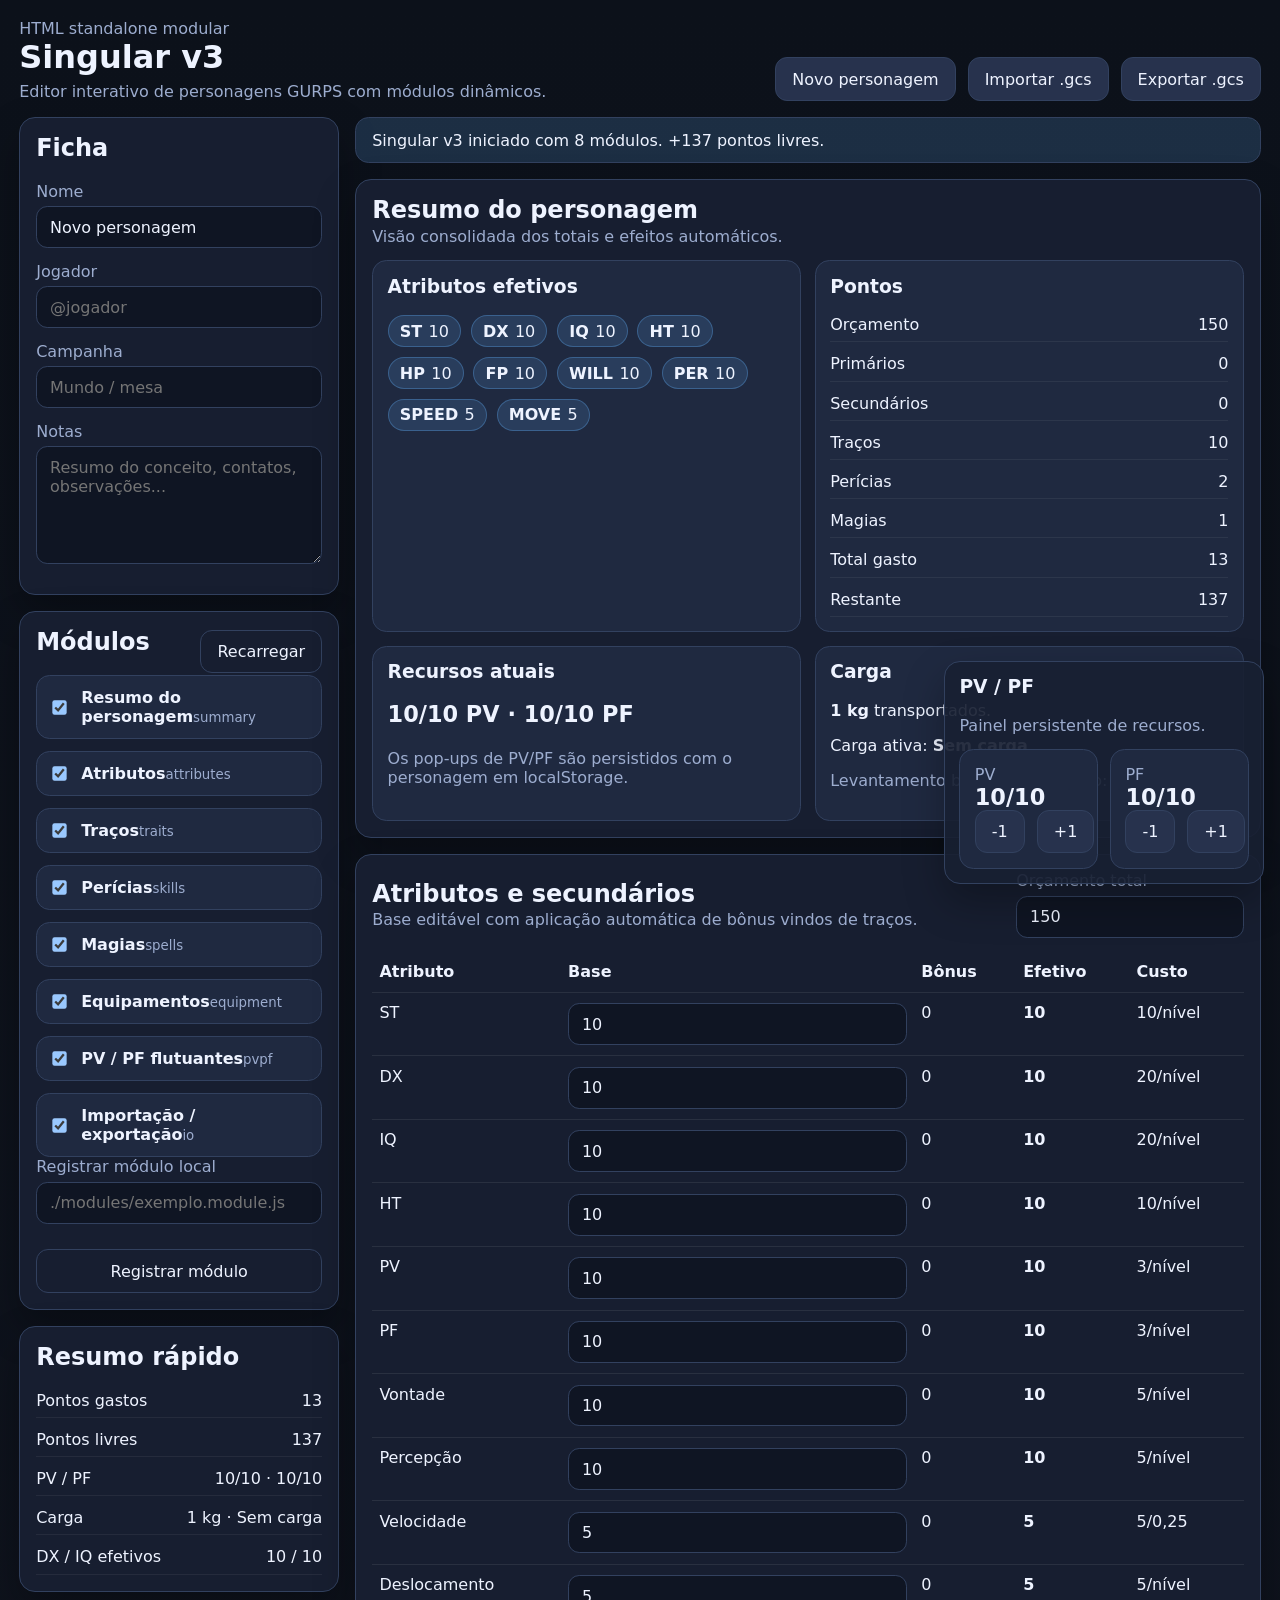
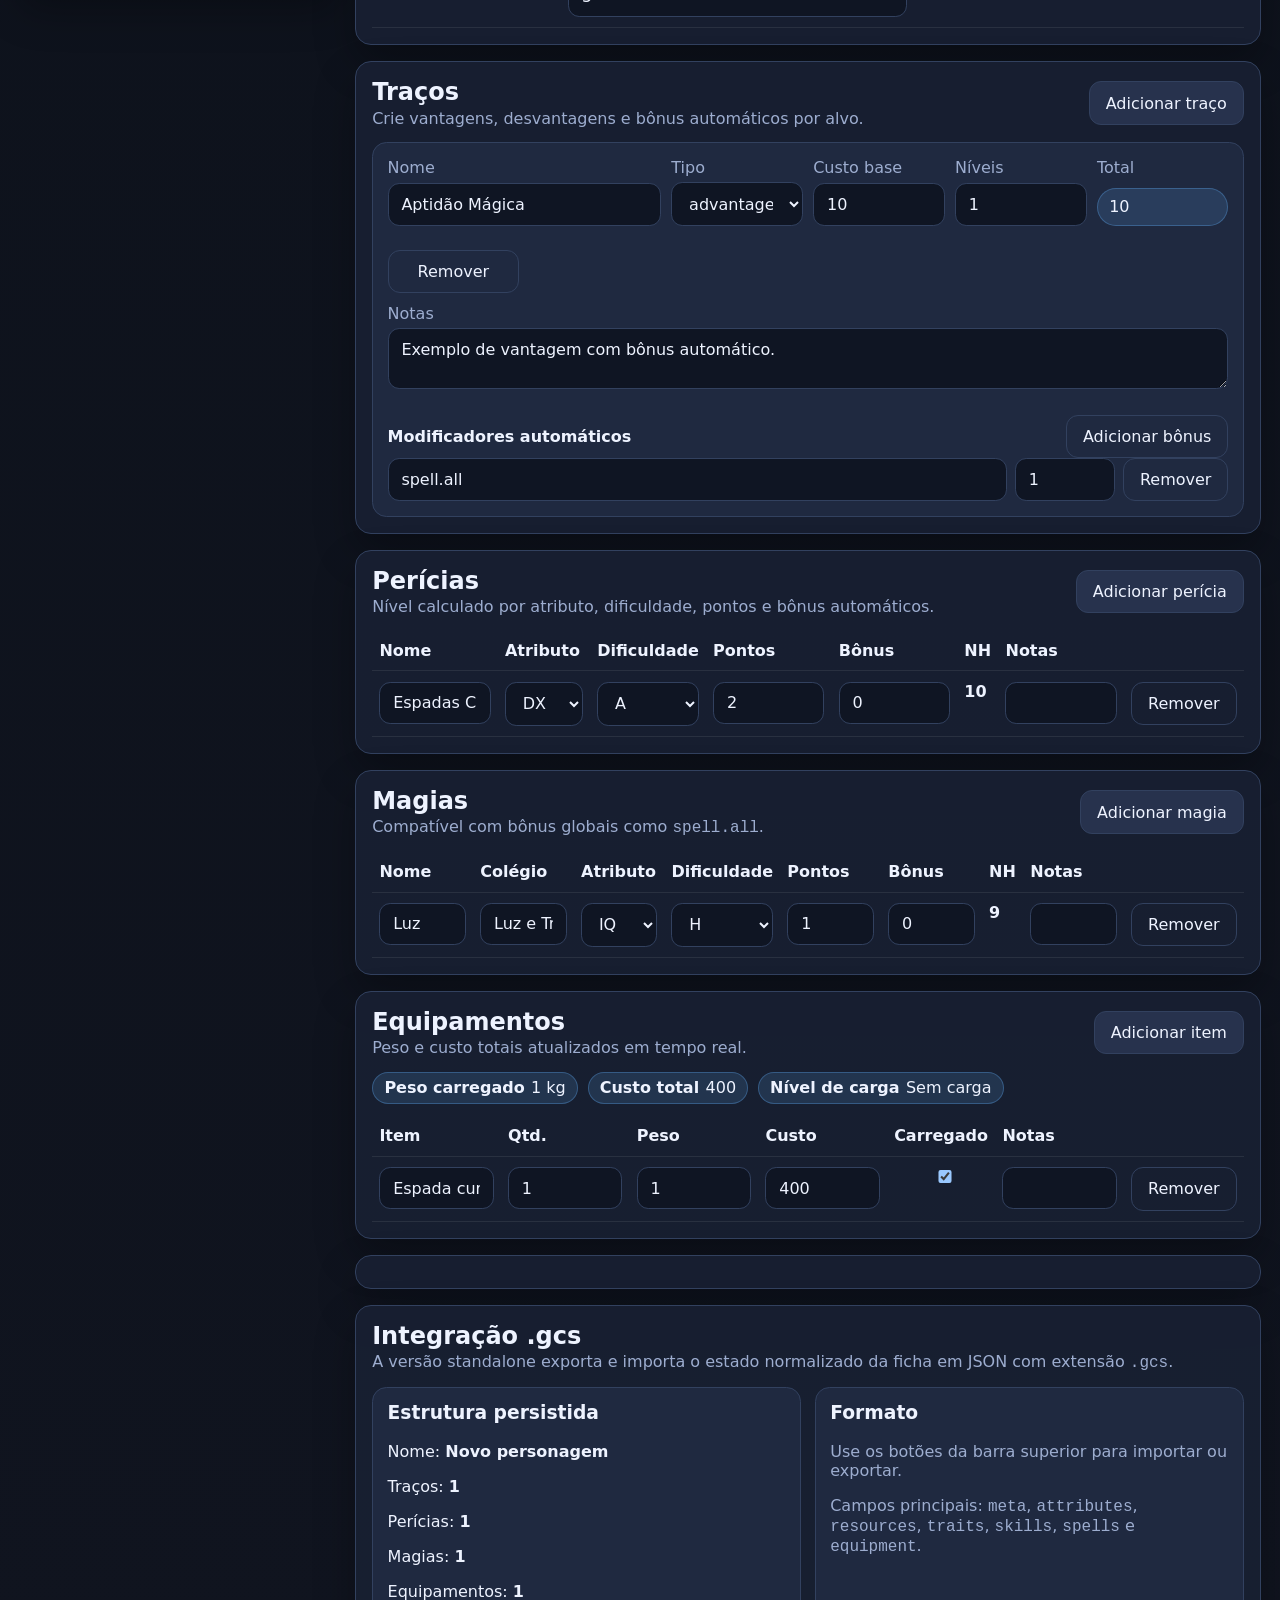
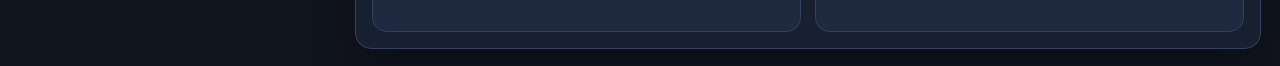
==== index.html @ a855372c "Create modular standalone Singular v3 prototype Co-authored-by: BaHalus <84689433+BaHalus@users.nore" ====
<!DOCTYPE html>
<html lang="pt-BR">
<head>
  <meta charset="UTF-8">
  <meta name="viewport" content="width=device-width, initial-scale=1.0">
  <title>Singular v3</title>
  <link rel="stylesheet" href="./core/styles.css">
</head>
<body>
  <div class="app-shell">
    <header class="topbar">
      <div>
        <p class="eyebrow">HTML standalone modular</p>
        <h1>Singular v3</h1>
        <p class="subtitle">Editor interativo de personagens GURPS com módulos dinâmicos.</p>
      </div>
      <div class="toolbar">
        <button id="new-character-btn" type="button">Novo personagem</button>
        <button id="import-gcs-btn" type="button">Importar .gcs</button>
        <button id="export-gcs-btn" type="button">Exportar .gcs</button>
        <input id="gcs-file-input" type="file" accept=".gcs,.json" hidden>
      </div>
    </header>

    <div class="layout">
      <aside class="sidebar">
        <section class="panel">
          <h2>Ficha</h2>
          <label class="field">
            <span>Nome</span>
            <input id="meta-name" type="text" placeholder="Nome do personagem">
          </label>
          <label class="field">
            <span>Jogador</span>
            <input id="meta-player" type="text" placeholder="@jogador">
          </label>
          <label class="field">
            <span>Campanha</span>
            <input id="meta-campaign" type="text" placeholder="Mundo / mesa">
          </label>
          <label class="field">
            <span>Notas</span>
            <textarea id="meta-notes" rows="5" placeholder="Resumo do conceito, contatos, observações..."></textarea>
          </label>
        </section>

        <section class="panel">
          <div class="panel-heading">
            <h2>Módulos</h2>
            <button id="reload-modules-btn" type="button" class="ghost">Recarregar</button>
          </div>
          <div id="module-list" class="module-list"></div>
          <div class="custom-module-box">
            <label class="field">
              <span>Registrar módulo local</span>
              <input id="custom-module-path" type="text" placeholder="./modules/exemplo.module.js">
            </label>
            <button id="register-module-btn" type="button" class="ghost">Registrar módulo</button>
          </div>
        </section>

        <section class="panel">
          <h2>Resumo rápido</h2>
          <div id="quick-summary" class="quick-summary"></div>
        </section>
      </aside>

      <main class="content">
        <div id="status-banner" class="status-banner" hidden></div>
        <div id="module-host" class="module-host"></div>
      </main>
    </div>
  </div>

  <div id="floating-root"></div>

  <template id="module-card-template">
    <section class="module-card">
      <div class="module-card__body"></div>
    </section>
  </template>

  <script type="module" src="./scripts/bootstrap.js"></script>
</body>
</html>
---- core/styles.css ----
:root {
  color-scheme: dark;
  --bg: #10141f;
  --surface: #182032;
  --surface-alt: #1f2940;
  --surface-soft: #27324d;
  --text: #eef3ff;
  --muted: #9dadcf;
  --accent: #63b3ff;
  --accent-2: #8ef0ba;
  --danger: #ff8080;
  --border: #32415f;
  --shadow: 0 18px 40px rgba(0, 0, 0, 0.28);
}

* { box-sizing: border-box; }

body {
  margin: 0;
  min-height: 100vh;
  font-family: Inter, system-ui, sans-serif;
  background: linear-gradient(180deg, #0c111a 0%, var(--bg) 100%);
  color: var(--text);
}

button,
input,
textarea,
select {
  font: inherit;
}

button {
  border: 1px solid var(--border);
  background: var(--surface-soft);
  color: var(--text);
  border-radius: 0.75rem;
  padding: 0.7rem 1rem;
  cursor: pointer;
}

button:hover { border-color: var(--accent); }
button.ghost { background: transparent; }

input,
textarea,
select {
  width: 100%;
  background: #0f1523;
  color: var(--text);
  border: 1px solid var(--border);
  border-radius: 0.7rem;
  padding: 0.65rem 0.8rem;
}

textarea { resize: vertical; }

.app-shell {
  width: min(1400px, 100%);
  margin: 0 auto;
  padding: 1.2rem;
}

.topbar,
.layout {
  display: grid;
  gap: 1rem;
}

.topbar {
  grid-template-columns: minmax(0, 1fr) auto;
  align-items: end;
  margin-bottom: 1rem;
}

.eyebrow,
.subtitle {
  margin: 0;
  color: var(--muted);
}

h1, h2, h3, p { margin-top: 0; }
h1 { margin-bottom: 0.35rem; }

.toolbar {
  display: flex;
  flex-wrap: wrap;
  gap: 0.75rem;
  justify-content: flex-end;
}

.layout {
  grid-template-columns: minmax(280px, 320px) minmax(0, 1fr);
  align-items: start;
}

.sidebar,
.content,
.module-host {
  display: grid;
  gap: 1rem;
}

.panel,
.module-card,
.floating-card {
  background: rgba(24, 32, 50, 0.92);
  border: 1px solid var(--border);
  border-radius: 1rem;
  box-shadow: var(--shadow);
}

.panel,
.module-card__body {
  padding: 1rem;
}

.panel-heading,
.module-header,
.inline-toolbar,
.resource-controls {
  display: flex;
  gap: 0.75rem;
  justify-content: space-between;
  align-items: center;
}

.field {
  display: grid;
  gap: 0.35rem;
  margin-bottom: 0.85rem;
}

.field span,
.module-item small,
.hint {
  color: var(--muted);
}

.module-list,
.custom-module-box,
.quick-summary dl,
.resource-grid,
.entry-list {
  display: grid;
  gap: 0.75rem;
}

.module-item {
  display: flex;
  gap: 0.75rem;
  align-items: center;
  background: var(--surface-alt);
  border: 1px solid var(--border);
  border-radius: 0.85rem;
  padding: 0.75rem;
}

.module-item input {
  width: auto;
  transform: scale(1.1);
}

.quick-summary dl,
.quick-summary div {
  margin: 0;
}

.quick-summary div {
  display: flex;
  justify-content: space-between;
  gap: 0.75rem;
  border-bottom: 1px solid rgba(255,255,255,0.06);
  padding-bottom: 0.45rem;
}

.status-banner {
  padding: 0.8rem 1rem;
  border-radius: 0.85rem;
  border: 1px solid var(--border);
  background: rgba(99, 179, 255, 0.18);
}

.status-banner[data-type="error"] {
  background: rgba(255, 128, 128, 0.18);
  border-color: rgba(255, 128, 128, 0.55);
}

.module-header {
  margin-bottom: 0.9rem;
}

.module-header h2 {
  margin-bottom: 0.15rem;
}

.module-grid {
  display: grid;
  gap: 0.85rem;
}

.module-grid.cols-2 {
  grid-template-columns: repeat(2, minmax(0, 1fr));
}

.table-grid {
  width: 100%;
  border-collapse: collapse;
}

.table-grid th,
.table-grid td {
  text-align: left;
  padding: 0.65rem 0.45rem;
  border-bottom: 1px solid rgba(255,255,255,0.08);
  vertical-align: top;
}

.table-grid input,
.table-grid select {
  min-width: 72px;
}

.entry-card {
  background: var(--surface-alt);
  border: 1px solid var(--border);
  border-radius: 0.9rem;
  padding: 0.9rem;
}

.entry-card__grid {
  display: grid;
  gap: 0.65rem;
  grid-template-columns: repeat(6, minmax(0, 1fr));
}

.entry-card__grid .wide {
  grid-column: span 2;
}

.entry-card__grid .full {
  grid-column: 1 / -1;
}

.modifier-list {
  display: grid;
  gap: 0.5rem;
}

.modifier-row {
  display: grid;
  gap: 0.5rem;
  grid-template-columns: 1.5fr 100px auto;
}

.stat-pill {
  display: inline-flex;
  align-items: center;
  gap: 0.4rem;
  padding: 0.35rem 0.7rem;
  border-radius: 999px;
  background: rgba(99, 179, 255, 0.15);
  border: 1px solid rgba(99, 179, 255, 0.3);
}

.pill-row {
  display: flex;
  flex-wrap: wrap;
  gap: 0.6rem;
}

#floating-root {
  position: fixed;
  right: 1rem;
  bottom: 1rem;
  display: grid;
  gap: 0.75rem;
  z-index: 30;
}

.floating-card {
  width: min(320px, calc(100vw - 2rem));
  padding: 0.9rem;
}

.resource-grid {
  grid-template-columns: repeat(2, minmax(0, 1fr));
}

.resource-value {
  font-size: 1.4rem;
  font-weight: 700;
}

.resource-controls button {
  flex: 1;
}

.mono {
  font-family: ui-monospace, SFMono-Regular, monospace;
}

.danger {
  color: var(--danger);
}

@media (max-width: 980px) {
  .layout,
  .topbar,
  .module-grid.cols-2,
  .entry-card__grid,
  .resource-grid {
    grid-template-columns: 1fr;
  }

  .toolbar {
    justify-content: stretch;
  }

  .toolbar button {
    flex: 1 1 auto;
  }

  .entry-card__grid .wide,
  .entry-card__grid .full {
    grid-column: auto;
  }
}
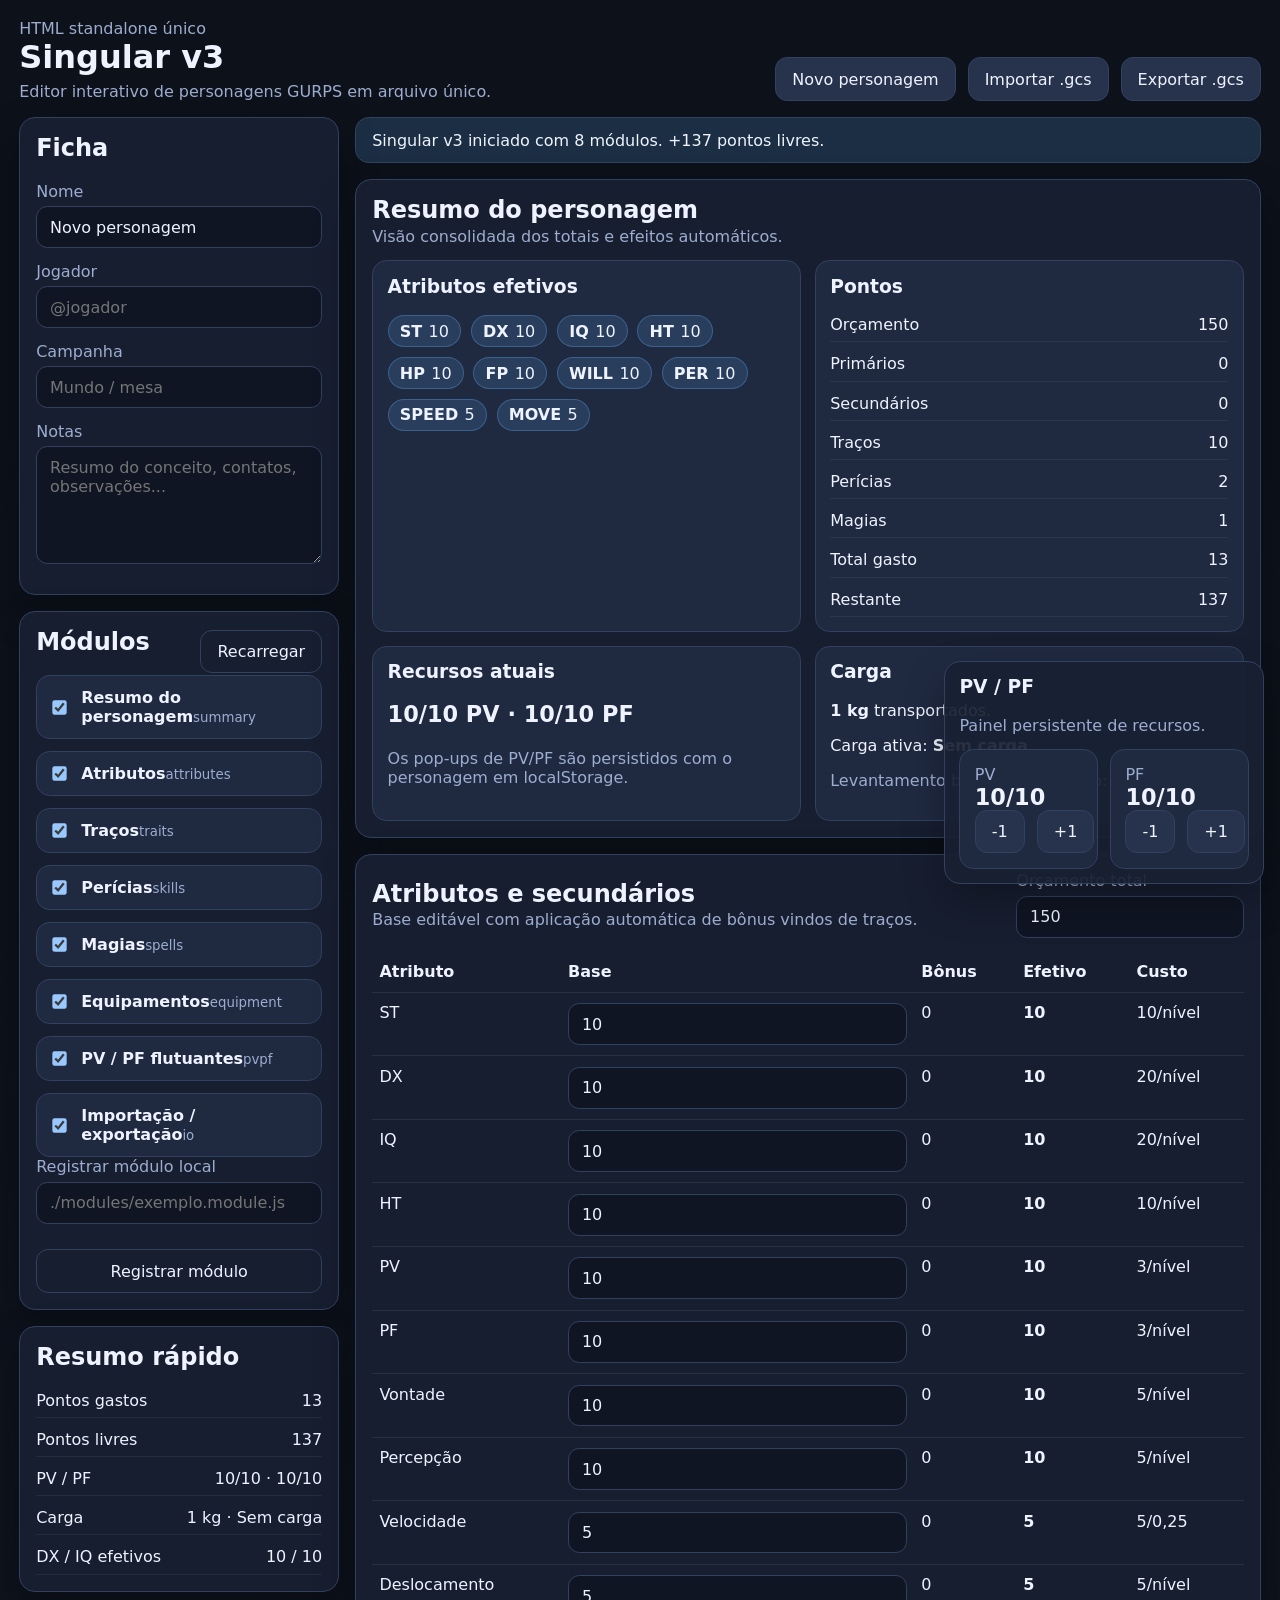
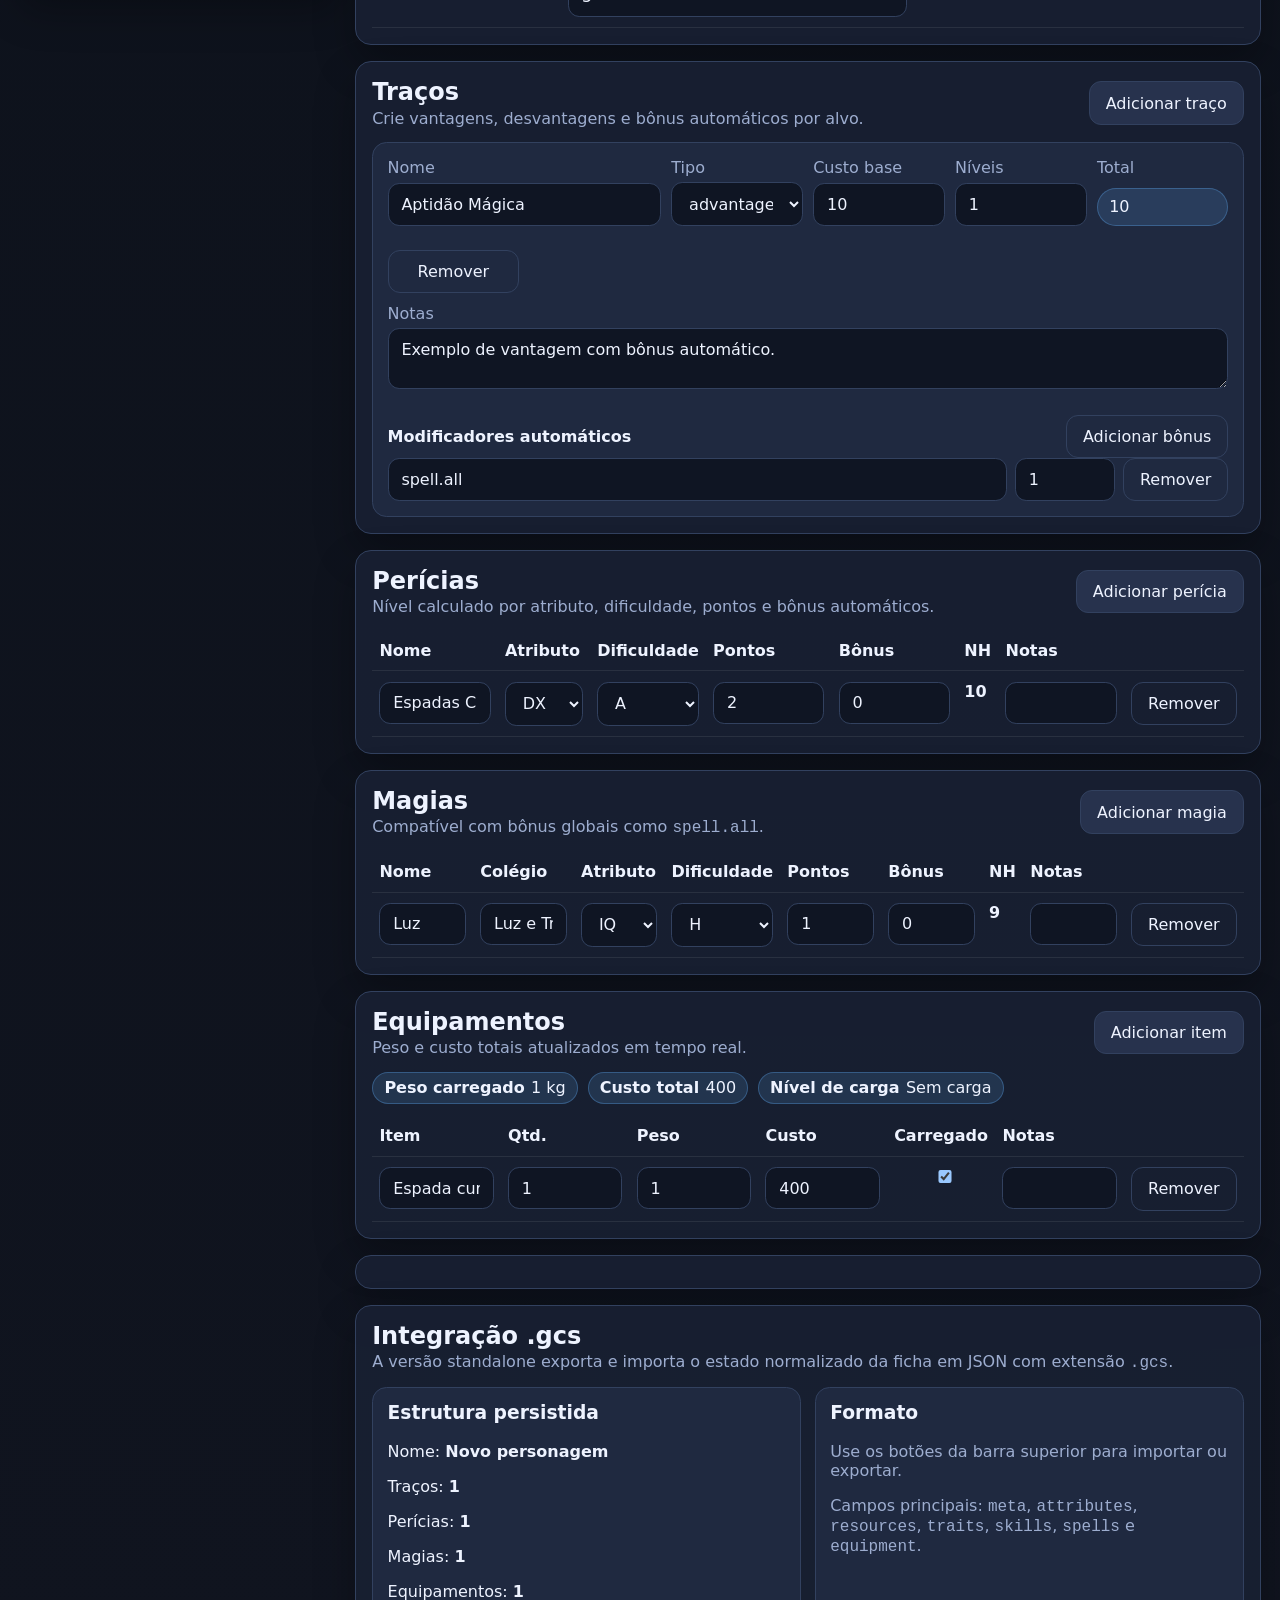
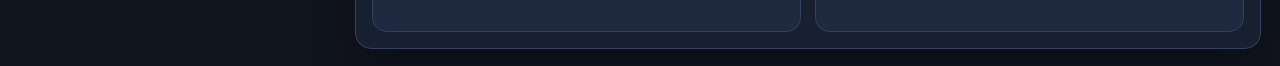
==== commit d9adace2: "feat: make single-file html the primary entry Co-authored-by: BaHalus <84689433+BaHalus@users.norepl" ====
--- a/index.html
+++ b/index.html
@@ -4,15 +4,345 @@
   <meta charset="UTF-8">
   <meta name="viewport" content="width=device-width, initial-scale=1.0">
   <title>Singular v3</title>
-  <link rel="stylesheet" href="./core/styles.css">
+  <style>
+:root {
+  color-scheme: dark;
+  --bg: #10141f;
+  --surface: #182032;
+  --surface-alt: #1f2940;
+  --surface-soft: #27324d;
+  --text: #eef3ff;
+  --muted: #9dadcf;
+  --accent: #63b3ff;
+  --accent-2: #8ef0ba;
+  --danger: #ff8080;
+  --border: #32415f;
+  --shadow: 0 18px 40px rgba(0, 0, 0, 0.28);
+}
+
+* { box-sizing: border-box; }
+
+body {
+  margin: 0;
+  min-height: 100vh;
+  font-family: Inter, system-ui, sans-serif;
+  background: linear-gradient(180deg, #0c111a 0%, var(--bg) 100%);
+  color: var(--text);
+}
+
+button,
+input,
+textarea,
+select {
+  font: inherit;
+}
+
+button {
+  border: 1px solid var(--border);
+  background: var(--surface-soft);
+  color: var(--text);
+  border-radius: 0.75rem;
+  padding: 0.7rem 1rem;
+  cursor: pointer;
+}
+
+button:hover { border-color: var(--accent); }
+button.ghost { background: transparent; }
+
+input,
+textarea,
+select {
+  width: 100%;
+  background: #0f1523;
+  color: var(--text);
+  border: 1px solid var(--border);
+  border-radius: 0.7rem;
+  padding: 0.65rem 0.8rem;
+}
+
+textarea { resize: vertical; }
+
+.app-shell {
+  width: min(1400px, 100%);
+  margin: 0 auto;
+  padding: 1.2rem;
+}
+
+.topbar,
+.layout {
+  display: grid;
+  gap: 1rem;
+}
+
+.topbar {
+  grid-template-columns: minmax(0, 1fr) auto;
+  align-items: end;
+  margin-bottom: 1rem;
+}
+
+.eyebrow,
+.subtitle {
+  margin: 0;
+  color: var(--muted);
+}
+
+h1, h2, h3, p { margin-top: 0; }
+h1 { margin-bottom: 0.35rem; }
+
+.toolbar {
+  display: flex;
+  flex-wrap: wrap;
+  gap: 0.75rem;
+  justify-content: flex-end;
+}
+
+.layout {
+  grid-template-columns: minmax(280px, 320px) minmax(0, 1fr);
+  align-items: start;
+}
+
+.sidebar,
+.content,
+.module-host {
+  display: grid;
+  gap: 1rem;
+}
+
+.panel,
+.module-card,
+.floating-card {
+  background: rgba(24, 32, 50, 0.92);
+  border: 1px solid var(--border);
+  border-radius: 1rem;
+  box-shadow: var(--shadow);
+}
+
+.panel,
+.module-card__body {
+  padding: 1rem;
+}
+
+.panel-heading,
+.module-header,
+.inline-toolbar,
+.resource-controls {
+  display: flex;
+  gap: 0.75rem;
+  justify-content: space-between;
+  align-items: center;
+}
+
+.field {
+  display: grid;
+  gap: 0.35rem;
+  margin-bottom: 0.85rem;
+}
+
+.field span,
+.module-item small,
+.hint {
+  color: var(--muted);
+}
+
+.module-list,
+.custom-module-box,
+.quick-summary dl,
+.resource-grid,
+.entry-list {
+  display: grid;
+  gap: 0.75rem;
+}
+
+.module-item {
+  display: flex;
+  gap: 0.75rem;
+  align-items: center;
+  background: var(--surface-alt);
+  border: 1px solid var(--border);
+  border-radius: 0.85rem;
+  padding: 0.75rem;
+}
+
+.module-item input {
+  width: auto;
+  transform: scale(1.1);
+}
+
+.quick-summary dl,
+.quick-summary div {
+  margin: 0;
+}
+
+.quick-summary div {
+  display: flex;
+  justify-content: space-between;
+  gap: 0.75rem;
+  border-bottom: 1px solid rgba(255,255,255,0.06);
+  padding-bottom: 0.45rem;
+}
+
+.status-banner {
+  padding: 0.8rem 1rem;
+  border-radius: 0.85rem;
+  border: 1px solid var(--border);
+  background: rgba(99, 179, 255, 0.18);
+}
+
+.status-banner[data-type="error"] {
+  background: rgba(255, 128, 128, 0.18);
+  border-color: rgba(255, 128, 128, 0.55);
+}
+
+.module-header {
+  margin-bottom: 0.9rem;
+}
+
+.module-header h2 {
+  margin-bottom: 0.15rem;
+}
+
+.module-grid {
+  display: grid;
+  gap: 0.85rem;
+}
+
+.module-grid.cols-2 {
+  grid-template-columns: repeat(2, minmax(0, 1fr));
+}
+
+.table-grid {
+  width: 100%;
+  border-collapse: collapse;
+}
+
+.table-grid th,
+.table-grid td {
+  text-align: left;
+  padding: 0.65rem 0.45rem;
+  border-bottom: 1px solid rgba(255,255,255,0.08);
+  vertical-align: top;
+}
+
+.table-grid input,
+.table-grid select {
+  min-width: 72px;
+}
+
+.entry-card {
+  background: var(--surface-alt);
+  border: 1px solid var(--border);
+  border-radius: 0.9rem;
+  padding: 0.9rem;
+}
+
+.entry-card__grid {
+  display: grid;
+  gap: 0.65rem;
+  grid-template-columns: repeat(6, minmax(0, 1fr));
+}
+
+.entry-card__grid .wide {
+  grid-column: span 2;
+}
+
+.entry-card__grid .full {
+  grid-column: 1 / -1;
+}
+
+.modifier-list {
+  display: grid;
+  gap: 0.5rem;
+}
+
+.modifier-row {
+  display: grid;
+  gap: 0.5rem;
+  grid-template-columns: 1.5fr 100px auto;
+}
+
+.stat-pill {
+  display: inline-flex;
+  align-items: center;
+  gap: 0.4rem;
+  padding: 0.35rem 0.7rem;
+  border-radius: 999px;
+  background: rgba(99, 179, 255, 0.15);
+  border: 1px solid rgba(99, 179, 255, 0.3);
+}
+
+.pill-row {
+  display: flex;
+  flex-wrap: wrap;
+  gap: 0.6rem;
+}
+
+#floating-root {
+  position: fixed;
+  right: 1rem;
+  bottom: 1rem;
+  display: grid;
+  gap: 0.75rem;
+  z-index: 30;
+}
+
+.floating-card {
+  width: min(320px, calc(100vw - 2rem));
+  padding: 0.9rem;
+}
+
+.resource-grid {
+  grid-template-columns: repeat(2, minmax(0, 1fr));
+}
+
+.resource-value {
+  font-size: 1.4rem;
+  font-weight: 700;
+}
+
+.resource-controls button {
+  flex: 1;
+}
+
+.mono {
+  font-family: ui-monospace, SFMono-Regular, monospace;
+}
+
+.danger {
+  color: var(--danger);
+}
+
+@media (max-width: 980px) {
+  .layout,
+  .topbar,
+  .module-grid.cols-2,
+  .entry-card__grid,
+  .resource-grid {
+    grid-template-columns: 1fr;
+  }
+
+  .toolbar {
+    justify-content: stretch;
+  }
+
+  .toolbar button {
+    flex: 1 1 auto;
+  }
+
+  .entry-card__grid .wide,
+  .entry-card__grid .full {
+    grid-column: auto;
+  }
+}
+
+  </style>
 </head>
 <body>
   <div class="app-shell">
     <header class="topbar">
       <div>
-        <p class="eyebrow">HTML standalone modular</p>
+        <p class="eyebrow">HTML standalone único</p>
         <h1>Singular v3</h1>
-        <p class="subtitle">Editor interativo de personagens GURPS com módulos dinâmicos.</p>
+        <p class="subtitle">Editor interativo de personagens GURPS em arquivo único.</p>
       </div>
       <div class="toolbar">
         <button id="new-character-btn" type="button">Novo personagem</button>
@@ -80,6 +410,1381 @@
     </section>
   </template>
 
-  <script type="module" src="./scripts/bootstrap.js"></script>
+  <script>
+(() => {
+  // core/rules.js
+  var ATTRIBUTE_COSTS = { st: 10, dx: 20, iq: 20, ht: 10 };
+  var DIFFICULTY_OFFSETS = { E: 0, A: -1, H: -2, VH: -3 };
+  var round2 = (value) => Math.round(value * 100) / 100;
+  var num = (value, fallback = 0) => {
+    const parsed = Number(value);
+    return Number.isFinite(parsed) ? parsed : fallback;
+  };
+  function collectBonuses(character) {
+    const bonuses = {};
+    for (const trait of character.traits ?? []) {
+      for (const modifier of trait.modifiers ?? []) {
+        const key = (modifier.target || "").trim();
+        if (!key) continue;
+        bonuses[key] = (bonuses[key] ?? 0) + num(modifier.amount, 0);
+      }
+    }
+    return bonuses;
+  }
+  function getBonus(bonuses, key) {
+    return num(bonuses[key], 0);
+  }
+  function calculateDerived(character) {
+    const attributes = character.attributes ?? {};
+    const bonuses = collectBonuses(character);
+    const effective = {
+      st: num(attributes.st, 10) + getBonus(bonuses, "attribute.st"),
+      dx: num(attributes.dx, 10) + getBonus(bonuses, "attribute.dx"),
+      iq: num(attributes.iq, 10) + getBonus(bonuses, "attribute.iq"),
+      ht: num(attributes.ht, 10) + getBonus(bonuses, "attribute.ht")
+    };
+    effective.hp = num(attributes.hp, effective.st) + getBonus(bonuses, "attribute.hp");
+    effective.fp = num(attributes.fp, effective.ht) + getBonus(bonuses, "attribute.fp");
+    effective.will = num(attributes.will, effective.iq) + getBonus(bonuses, "attribute.will");
+    effective.per = num(attributes.per, effective.iq) + getBonus(bonuses, "attribute.per");
+    effective.speed = round2(num(attributes.speed, (effective.dx + effective.ht) / 4) + getBonus(bonuses, "attribute.speed"));
+    effective.move = num(attributes.move, Math.floor(effective.speed)) + getBonus(bonuses, "attribute.move");
+    const points = calculatePointBreakdown(character, effective);
+    const encumbrance = calculateEncumbrance(character, effective.st);
+    return { bonuses, effective, points, encumbrance };
+  }
+  function calculatePointBreakdown(character, effective) {
+    const base = character.attributes ?? {};
+    const primary = Object.entries(ATTRIBUTE_COSTS).reduce(
+      (total, [key, cost]) => total + (num(base[key], 10) - 10) * cost,
+      0
+    );
+    const secondary = (num(base.hp, num(base.st, 10)) - num(base.st, 10)) * 3 + (num(base.fp, num(base.ht, 10)) - num(base.ht, 10)) * 3 + (num(base.will, num(base.iq, 10)) - num(base.iq, 10)) * 5 + (num(base.per, num(base.iq, 10)) - num(base.iq, 10)) * 5 + round2((num(base.speed, (num(base.dx, 10) + num(base.ht, 10)) / 4) - (num(base.dx, 10) + num(base.ht, 10)) / 4) * 20) + (num(base.move, Math.floor(num(base.speed, 5))) - Math.floor(num(base.speed, 5))) * 5;
+    const traitTotal = (character.traits ?? []).reduce((total, trait) => total + signedTraitCost(trait), 0);
+    const skillTotal = (character.skills ?? []).reduce((total, skill) => total + num(skill.points, 0), 0);
+    const spellTotal = (character.spells ?? []).reduce((total, spell) => total + num(spell.points, 0), 0);
+    const spent = primary + secondary + traitTotal + skillTotal + spellTotal;
+    const budget = num(character.points?.budget, 0);
+    const unspent = budget - spent;
+    return {
+      primary,
+      secondary,
+      traitTotal,
+      skillTotal,
+      spellTotal,
+      spent,
+      budget,
+      unspent,
+      hpMax: effective.hp,
+      fpMax: effective.fp
+    };
+  }
+  function signedTraitCost(trait) {
+    const level = Math.max(1, num(trait.level, 1));
+    const base = Math.abs(num(trait.cost, 0)) * level;
+    if (trait.type === "disadvantage" || trait.type === "quirk") return -base;
+    return base;
+  }
+  function calculateRelativeLevel(points, difficulty) {
+    const p = num(points, 0);
+    const diff = String(difficulty || "A").toUpperCase();
+    if (p <= 0) return null;
+    if (diff === "E") {
+      if (p === 1) return 0;
+      if (p === 2) return 1;
+      if (p === 3) return 1;
+      if (p === 4) return 2;
+      return 2 + Math.floor((p - 4) / 4);
+    }
+    if (diff === "A") {
+      if (p === 1) return -1;
+      if (p === 2) return 0;
+      if (p === 3) return 0;
+      if (p === 4) return 1;
+      return 1 + Math.floor((p - 4) / 4);
+    }
+    if (diff === "H") {
+      if (p === 1) return -2;
+      if (p === 2 || p === 3) return -1;
+      if (p === 4) return 0;
+      if (p <= 7) return 0;
+      if (p === 8) return 1;
+      return 1 + Math.floor((p - 8) / 4);
+    }
+    if (p === 1) return -3;
+    if (p === 2 || p === 3) return -2;
+    if (p === 4) return -1;
+    if (p <= 7) return -1;
+    if (p === 8 || p <= 11) return 0;
+    if (p === 12) return 1;
+    return 1 + Math.floor((p - 12) / 4);
+  }
+  function calculateSkillLevel(entry, effectiveAttributes, bonuses) {
+    const key = String(entry.attribute || "IQ").toLowerCase();
+    const baseAttribute = num(effectiveAttributes[key], 10);
+    const relative = calculateRelativeLevel(entry.points, entry.difficulty);
+    const scoped = getBonus(bonuses, `skill.${entry.name}`);
+    const shared = getBonus(bonuses, "skill.all");
+    if (relative === null) return "\u2014";
+    return baseAttribute + relative + num(entry.bonus, 0) + shared + scoped;
+  }
+  function calculateSpellLevel(entry, effectiveAttributes, bonuses) {
+    const key = String(entry.attribute || "IQ").toLowerCase();
+    const baseAttribute = num(effectiveAttributes[key], 10);
+    const relative = calculateRelativeLevel(entry.points, entry.difficulty || "H");
+    const scoped = getBonus(bonuses, `spell.${entry.name}`);
+    const shared = getBonus(bonuses, "spell.all");
+    if (relative === null) return "\u2014";
+    return baseAttribute + relative + num(entry.bonus, 0) + shared + scoped;
+  }
+  function calculateEncumbrance(character, st) {
+    const carriedWeight = (character.equipment ?? []).filter((item) => item.carried !== false).reduce((total, item) => total + num(item.qty, 1) * num(item.weight, 0), 0);
+    const basicLiftKg = round2(st * st / 10);
+    const levels = [
+      { name: "Sem carga", max: basicLiftKg * 1, moveMod: 0, dodgeMod: 0 },
+      { name: "Leve", max: basicLiftKg * 2, moveMod: -1, dodgeMod: -1 },
+      { name: "M\xE9dia", max: basicLiftKg * 3, moveMod: -2, dodgeMod: -2 },
+      { name: "Pesada", max: basicLiftKg * 6, moveMod: -3, dodgeMod: -3 },
+      { name: "Muito pesada", max: basicLiftKg * 10, moveMod: -4, dodgeMod: -4 }
+    ];
+    const active = levels.find((level) => carriedWeight <= level.max) ?? levels.at(-1);
+    return {
+      carriedWeight: round2(carriedWeight),
+      basicLiftKg,
+      active,
+      levels
+    };
+  }
+  function difficultyOptions() {
+    return Object.keys(DIFFICULTY_OFFSETS);
+  }
+
+  // core/module-loader.js
+  function createModuleLoader({ host, floatingRoot, registry, contextFactory }) {
+    const loaded = /* @__PURE__ */ new Map();
+    const knownRegistry = [...registry];
+    const getDescriptor = (id) => knownRegistry.find((entry) => entry.id === id);
+    async function importDescriptor(descriptor) {
+      const imported = descriptor.module ? descriptor.module : await import(new URL(descriptor.path, window.location.href).href);
+      const moduleApi = imported.default ?? imported;
+      return {
+        ...descriptor,
+        ...moduleApi,
+        id: moduleApi.id ?? descriptor.id,
+        title: moduleApi.title ?? descriptor.title
+      };
+    }
+    async function mount(id) {
+      if (loaded.has(id)) return loaded.get(id);
+      const descriptor = getDescriptor(id);
+      if (!descriptor) throw new Error(`M\xF3dulo desconhecido: ${id}`);
+      const moduleApi = await importDescriptor(descriptor);
+      const template = document.getElementById("module-card-template");
+      const element = template.content.firstElementChild.cloneNode(true);
+      element.dataset.moduleId = id;
+      host.appendChild(element);
+      const ctx = contextFactory({
+        descriptor: moduleApi,
+        host: element.querySelector(".module-card__body"),
+        floatingRoot
+      });
+      const cleanup = await moduleApi.mount(ctx);
+      const loadedRecord = { descriptor: moduleApi, element, cleanup };
+      loaded.set(id, loadedRecord);
+      return loadedRecord;
+    }
+    async function unmount(id) {
+      const record = loaded.get(id);
+      if (!record) return;
+      record.cleanup?.();
+      record.element.remove();
+      loaded.delete(id);
+    }
+    async function reload(id) {
+      if (!loaded.has(id)) return mount(id);
+      await unmount(id);
+      return mount(id);
+    }
+    function register(descriptor) {
+      const exists = knownRegistry.some((entry) => entry.id === descriptor.id || entry.path === descriptor.path);
+      if (!exists) knownRegistry.push(descriptor);
+    }
+    function list() {
+      return [...knownRegistry];
+    }
+    function activeIds() {
+      return [...loaded.keys()];
+    }
+    return {
+      mount,
+      unmount,
+      reload,
+      register,
+      list,
+      activeIds
+    };
+  }
+
+  // core/html.js
+  var ENTITY_MAP = {
+    "&": "&amp;",
+    "<": "&lt;",
+    ">": "&gt;",
+    '"': "&quot;",
+    "'": "&#39;"
+  };
+  function escapeHtml(value = "") {
+    return String(value).replace(/[&<>"']/g, (match) => ENTITY_MAP[match]);
+  }
+
+  // core/state.js
+  var STORAGE_KEY = "singular-v3.character";
+  var MODULE_PREFS_KEY = "singular-v3.active-modules";
+  var CUSTOM_MODULES_KEY = "singular-v3.custom-modules";
+  function uid(prefix = "id") {
+    const value = globalThis.crypto?.randomUUID?.() ?? `${Date.now()}-${Math.random().toString(36).slice(2, 10)}`;
+    return `${prefix}-${value}`;
+  }
+  function deepClone(value) {
+    return globalThis.structuredClone ? structuredClone(value) : JSON.parse(JSON.stringify(value));
+  }
+  function createDefaultCharacter() {
+    return {
+      version: 3,
+      meta: {
+        name: "Novo personagem",
+        player: "",
+        campaign: "",
+        notes: "",
+        techLevel: "3"
+      },
+      points: {
+        budget: 150,
+        unspent: 0
+      },
+      attributes: {
+        st: 10,
+        dx: 10,
+        iq: 10,
+        ht: 10,
+        hp: 10,
+        fp: 10,
+        will: 10,
+        per: 10,
+        speed: 5,
+        move: 5
+      },
+      resources: {
+        hpCurrent: 10,
+        fpCurrent: 10
+      },
+      traits: [
+        {
+          id: uid("trait"),
+          name: "Aptid\xE3o M\xE1gica",
+          type: "advantage",
+          cost: 10,
+          level: 1,
+          notes: "Exemplo de vantagem com b\xF4nus autom\xE1tico.",
+          modifiers: [
+            { id: uid("mod"), target: "spell.all", amount: 1 }
+          ]
+        }
+      ],
+      skills: [
+        {
+          id: uid("skill"),
+          name: "Espadas Curtas",
+          attribute: "DX",
+          difficulty: "A",
+          points: 2,
+          bonus: 0,
+          notes: ""
+        }
+      ],
+      spells: [
+        {
+          id: uid("spell"),
+          name: "Luz",
+          college: "Luz e Trevas",
+          attribute: "IQ",
+          difficulty: "H",
+          points: 1,
+          bonus: 0,
+          notes: ""
+        }
+      ],
+      equipment: [
+        {
+          id: uid("item"),
+          name: "Espada curta",
+          qty: 1,
+          weight: 1,
+          cost: 400,
+          carried: true,
+          notes: ""
+        }
+      ]
+    };
+  }
+  function loadStoredCharacter() {
+    try {
+      const raw = localStorage.getItem(STORAGE_KEY);
+      if (!raw) return createDefaultCharacter();
+      return deepClone(JSON.parse(raw));
+    } catch {
+      return createDefaultCharacter();
+    }
+  }
+  function saveStoredCharacter(character) {
+    localStorage.setItem(STORAGE_KEY, JSON.stringify(character));
+  }
+  function loadStoredModulePrefs(fallbackIds) {
+    try {
+      const raw = localStorage.getItem(MODULE_PREFS_KEY);
+      if (!raw) return [...fallbackIds];
+      const parsed = JSON.parse(raw);
+      return Array.isArray(parsed) ? parsed : [...fallbackIds];
+    } catch {
+      return [...fallbackIds];
+    }
+  }
+  function saveStoredModulePrefs(activeIds) {
+    localStorage.setItem(MODULE_PREFS_KEY, JSON.stringify(activeIds));
+  }
+  function loadCustomModules() {
+    try {
+      const raw = localStorage.getItem(CUSTOM_MODULES_KEY);
+      if (!raw) return [];
+      const parsed = JSON.parse(raw);
+      return Array.isArray(parsed) ? parsed : [];
+    } catch {
+      return [];
+    }
+  }
+  function saveCustomModules(registryItems) {
+    localStorage.setItem(CUSTOM_MODULES_KEY, JSON.stringify(registryItems));
+  }
+  function createStore(initialState) {
+    let state = deepClone(initialState);
+    const listeners = /* @__PURE__ */ new Set();
+    const emit = () => {
+      saveStoredCharacter(state);
+      for (const listener of listeners) listener(state);
+    };
+    return {
+      getState() {
+        return state;
+      },
+      subscribe(listener) {
+        listeners.add(listener);
+        return () => listeners.delete(listener);
+      },
+      replace(nextState) {
+        state = deepClone(nextState);
+        emit();
+      },
+      update(updater) {
+        const draft = deepClone(state);
+        updater(draft);
+        state = draft;
+        emit();
+      },
+      reset() {
+        state = createDefaultCharacter();
+        emit();
+      }
+    };
+  }
+
+  // core/gcs.js
+  var number = (value, fallback = 0) => {
+    const parsed = Number(value);
+    return Number.isFinite(parsed) ? parsed : fallback;
+  };
+  function ensureArray(value) {
+    return Array.isArray(value) ? value : [];
+  }
+  function normalizeTrait(trait = {}) {
+    return {
+      id: trait.id ?? uid("trait"),
+      name: trait.name ?? trait.description ?? "Novo tra\xE7o",
+      type: trait.type ?? (number(trait.points, 0) < 0 ? "disadvantage" : "advantage"),
+      cost: Math.abs(number(trait.cost ?? trait.points, 0)),
+      level: Math.max(1, number(trait.level, 1)),
+      notes: trait.notes ?? "",
+      modifiers: ensureArray(trait.modifiers).map((modifier) => ({
+        id: modifier.id ?? uid("mod"),
+        target: modifier.target ?? "",
+        amount: number(modifier.amount, 0)
+      }))
+    };
+  }
+  function normalizeSkill(skill = {}) {
+    return {
+      id: skill.id ?? uid("skill"),
+      name: skill.name ?? "Nova per\xEDcia",
+      attribute: skill.attribute ?? skill.attr ?? "IQ",
+      difficulty: String(skill.difficulty ?? skill.diff ?? "A").toUpperCase(),
+      points: number(skill.points, 0),
+      bonus: number(skill.bonus, 0),
+      notes: skill.notes ?? ""
+    };
+  }
+  function normalizeSpell(spell = {}) {
+    return {
+      id: spell.id ?? uid("spell"),
+      name: spell.name ?? "Nova magia",
+      college: spell.college ?? "",
+      attribute: spell.attribute ?? spell.attr ?? "IQ",
+      difficulty: String(spell.difficulty ?? spell.diff ?? "H").toUpperCase(),
+      points: number(spell.points, 0),
+      bonus: number(spell.bonus, 0),
+      notes: spell.notes ?? ""
+    };
+  }
+  function normalizeEquipment(item = {}) {
+    return {
+      id: item.id ?? uid("item"),
+      name: item.name ?? "Novo item",
+      qty: Math.max(0, number(item.qty, 1)),
+      weight: number(item.weight, 0),
+      cost: number(item.cost, 0),
+      carried: item.carried !== false,
+      notes: item.notes ?? ""
+    };
+  }
+  function mapAttributes(source = {}) {
+    if (Array.isArray(source)) {
+      const picked = {};
+      for (const attribute of source) {
+        const key = String(attribute.id ?? attribute.attr_id ?? attribute.name ?? "").toLowerCase();
+        const value = number(attribute.value ?? attribute.score, void 0);
+        if (!Number.isFinite(value)) continue;
+        if (["st", "dx", "iq", "ht", "hp", "fp", "will", "per", "speed", "move"].includes(key)) {
+          picked[key] = value;
+        }
+      }
+      return picked;
+    }
+    return {
+      st: number(source.st, 10),
+      dx: number(source.dx, 10),
+      iq: number(source.iq, 10),
+      ht: number(source.ht, 10),
+      hp: number(source.hp, number(source.st, 10)),
+      fp: number(source.fp, number(source.ht, 10)),
+      will: number(source.will, number(source.iq, 10)),
+      per: number(source.per, number(source.iq, 10)),
+      speed: number(source.speed, 5),
+      move: number(source.move, 5)
+    };
+  }
+  function normalizeCharacter(input) {
+    const base = createDefaultCharacter();
+    const payload = input.character ? input.character : input;
+    const normalized = deepClone(base);
+    normalized.meta = {
+      ...normalized.meta,
+      name: payload.meta?.name ?? payload.name ?? payload.profile?.name ?? normalized.meta.name,
+      player: payload.meta?.player ?? payload.player ?? "",
+      campaign: payload.meta?.campaign ?? payload.campaign ?? "",
+      notes: payload.meta?.notes ?? payload.notes ?? "",
+      techLevel: String(payload.meta?.techLevel ?? payload.techLevel ?? "3")
+    };
+    normalized.points = {
+      budget: number(payload.points?.budget ?? payload.budget, base.points.budget),
+      unspent: number(payload.points?.unspent, 0)
+    };
+    normalized.attributes = {
+      ...normalized.attributes,
+      ...mapAttributes(payload.attributes ?? payload.stats ?? {})
+    };
+    normalized.resources = {
+      hpCurrent: number(payload.resources?.hpCurrent, normalized.attributes.hp),
+      fpCurrent: number(payload.resources?.fpCurrent, normalized.attributes.fp)
+    };
+    normalized.traits = ensureArray(payload.traits ?? payload.advantages ?? []).map(normalizeTrait);
+    normalized.skills = ensureArray(payload.skills).map(normalizeSkill);
+    normalized.spells = ensureArray(payload.spells).map(normalizeSpell);
+    normalized.equipment = ensureArray(payload.equipment ?? payload.items).map(normalizeEquipment);
+    return normalized;
+  }
+  function serializeCharacter(character) {
+    return JSON.stringify({
+      type: "SingularV3Character",
+      exportedAt: (/* @__PURE__ */ new Date()).toISOString(),
+      character
+    }, null, 2);
+  }
+  async function readCharacterFile(file) {
+    const text = await file.text();
+    let parsed;
+    try {
+      parsed = JSON.parse(text);
+    } catch {
+      throw new Error("O arquivo .gcs precisa estar em JSON para esta vers\xE3o standalone.");
+    }
+    return normalizeCharacter(parsed);
+  }
+  function downloadGCS(character) {
+    const blob = new Blob([serializeCharacter(character)], { type: "application/json" });
+    const url = URL.createObjectURL(blob);
+    const anchor = document.createElement("a");
+    anchor.href = url;
+    anchor.download = `${(character.meta?.name || "personagem").replace(/[^\w.-]+/g, "_")}.gcs`;
+    anchor.click();
+    URL.revokeObjectURL(url);
+  }
+
+  // core/app.js
+  function createNotifier(element) {
+    let timeoutId;
+    return (message, type = "info") => {
+      element.textContent = message;
+      element.dataset.type = type;
+      element.hidden = false;
+      clearTimeout(timeoutId);
+      timeoutId = setTimeout(() => {
+        element.hidden = true;
+        element.textContent = "";
+      }, 3500);
+    };
+  }
+  function formatSigned(value) {
+    return `${value > 0 ? "+" : ""}${value}`;
+  }
+  function renderQuickSummary(container, state) {
+    const derived = calculateDerived(state);
+    container.innerHTML = `
+    <dl>
+      <div><dt>Pontos gastos</dt><dd>${derived.points.spent}</dd></div>
+      <div><dt>Pontos livres</dt><dd>${derived.points.unspent}</dd></div>
+      <div><dt>PV / PF</dt><dd>${state.resources.hpCurrent}/${derived.points.hpMax} \xB7 ${state.resources.fpCurrent}/${derived.points.fpMax}</dd></div>
+      <div><dt>Carga</dt><dd>${derived.encumbrance.carriedWeight} kg \xB7 ${derived.encumbrance.active.name}</dd></div>
+      <div><dt>DX / IQ efetivos</dt><dd>${derived.effective.dx} / ${derived.effective.iq}</dd></div>
+    </dl>
+  `;
+  }
+  function bindMetaFields(store) {
+    const ids = ["name", "player", "campaign", "notes"];
+    ids.forEach((key) => {
+      const element = document.getElementById(`meta-${key}`);
+      element.addEventListener("input", () => {
+        store.update((draft) => {
+          draft.meta[key] = element.value;
+        });
+      });
+    });
+    return (state) => {
+      ids.forEach((key) => {
+        const element = document.getElementById(`meta-${key}`);
+        if (document.activeElement !== element) element.value = state.meta[key] ?? "";
+      });
+    };
+  }
+  async function startApp(registry) {
+    const store = createStore(loadStoredCharacter());
+    const moduleHost = document.getElementById("module-host");
+    const floatingRoot = document.getElementById("floating-root");
+    const notify = createNotifier(document.getElementById("status-banner"));
+    const quickSummary = document.getElementById("quick-summary");
+    const moduleList = document.getElementById("module-list");
+    const persistedCustomModules = loadCustomModules();
+    const allRegistry = [...registry, ...persistedCustomModules];
+    const loader = createModuleLoader({
+      host: moduleHost,
+      floatingRoot,
+      registry: allRegistry,
+      contextFactory: ({ descriptor, host, floatingRoot: floatRoot }) => ({
+        id: descriptor.id,
+        title: descriptor.title,
+        host,
+        floatingRoot: floatRoot,
+        store,
+        notify,
+        calculateDerived
+      })
+    });
+    const syncMeta = bindMetaFields(store);
+    async function setModuleState(id, enabled) {
+      try {
+        if (enabled) {
+          await loader.mount(id);
+        } else {
+          await loader.unmount(id);
+        }
+        saveStoredModulePrefs(loader.activeIds());
+        renderModuleList();
+      } catch (error) {
+        notify(error.message, "error");
+        renderModuleList();
+      }
+    }
+    function renderModuleList() {
+      const active = new Set(loader.activeIds());
+      moduleList.innerHTML = "";
+      loader.list().forEach((descriptor) => {
+        const row = document.createElement("label");
+        row.className = "module-item";
+        const checkbox = document.createElement("input");
+        checkbox.type = "checkbox";
+        checkbox.checked = active.has(descriptor.id);
+        const text = document.createElement("span");
+        text.innerHTML = `<strong>${escapeHtml(descriptor.title)}</strong><small>${escapeHtml(descriptor.id)}</small>`;
+        checkbox.addEventListener("change", (event) => {
+          setModuleState(descriptor.id, event.target.checked);
+        });
+        row.append(checkbox, text);
+        moduleList.appendChild(row);
+      });
+    }
+    async function registerCustomModule(path) {
+      const normalized = path.trim();
+      if (!normalized) return;
+      if (/^[a-z]+:\/\//i.test(normalized)) {
+        notify("Use apenas caminhos locais relativos para m\xF3dulos customizados.", "error");
+        return;
+      }
+      if (!normalized.endsWith(".js")) {
+        notify("O m\xF3dulo customizado precisa apontar para um arquivo .js.", "error");
+        return;
+      }
+      const inferredId = normalized.split("/").pop()?.replace(/\.module\.js$/i, "").replace(/[^a-z0-9-]/gi, "-") || `custom-${Date.now()}`;
+      const descriptor = { id: inferredId.toLowerCase(), title: inferredId, path: normalized };
+      loader.register(descriptor);
+      saveCustomModules(loader.list().filter((item) => !registry.some((base) => base.id === item.id)));
+      renderModuleList();
+      notify(`M\xF3dulo registrado: ${normalized}`);
+    }
+    document.getElementById("register-module-btn").addEventListener("click", () => {
+      const input = document.getElementById("custom-module-path");
+      registerCustomModule(input.value);
+      input.value = "";
+    });
+    document.getElementById("reload-modules-btn").addEventListener("click", async () => {
+      await Promise.all(loader.activeIds().map((id) => loader.reload(id)));
+      notify("M\xF3dulos recarregados.");
+    });
+    document.getElementById("new-character-btn").addEventListener("click", () => {
+      store.replace(createDefaultCharacter());
+      notify("Novo personagem carregado.");
+    });
+    document.getElementById("export-gcs-btn").addEventListener("click", () => {
+      downloadGCS(store.getState());
+      notify("Arquivo .gcs exportado.");
+    });
+    const fileInput = document.getElementById("gcs-file-input");
+    document.getElementById("import-gcs-btn").addEventListener("click", () => fileInput.click());
+    fileInput.addEventListener("change", async () => {
+      const [file] = fileInput.files ?? [];
+      if (!file) return;
+      try {
+        const character = await readCharacterFile(file);
+        store.replace(character);
+        notify(`Arquivo importado: ${file.name}`);
+      } catch (error) {
+        notify(error.message, "error");
+      } finally {
+        fileInput.value = "";
+      }
+    });
+    store.subscribe((state) => {
+      syncMeta(state);
+      renderQuickSummary(quickSummary, state);
+    });
+    syncMeta(store.getState());
+    renderQuickSummary(quickSummary, store.getState());
+    const defaults = loader.list().filter((item) => item.defaultActive !== false).map((item) => item.id);
+    const preferred = loadStoredModulePrefs(defaults).filter((id) => loader.list().some((item) => item.id === id));
+    const initial = preferred.length ? preferred : defaults;
+    for (const id of initial) {
+      await loader.mount(id);
+    }
+    saveStoredModulePrefs(loader.activeIds());
+    renderModuleList();
+    notify(`Singular v3 iniciado com ${loader.activeIds().length} m\xF3dulos. ${formatSigned(calculateDerived(store.getState()).points.unspent)} pontos livres.`);
+  }
+
+  // modules/summary.module.js
+  var summary_module_default = {
+    id: "summary",
+    title: "Resumo do personagem",
+    defaultActive: true,
+    mount(ctx) {
+      const render = (state) => {
+        const { effective, points, encumbrance } = ctx.calculateDerived(state);
+        ctx.host.innerHTML = `
+        <div class="module-header">
+          <div>
+            <h2>Resumo do personagem</h2>
+            <p class="subtitle">Vis\xE3o consolidada dos totais e efeitos autom\xE1ticos.</p>
+          </div>
+        </div>
+        <div class="module-grid cols-2">
+          <div class="entry-card">
+            <h3>Atributos efetivos</h3>
+            <div class="pill-row">
+              ${["st", "dx", "iq", "ht", "hp", "fp", "will", "per", "speed", "move"].map((key) => `<span class="stat-pill"><strong>${key.toUpperCase()}</strong> ${effective[key]}</span>`).join("")}
+            </div>
+          </div>
+          <div class="entry-card">
+            <h3>Pontos</h3>
+            <div class="quick-summary">
+              <dl>
+                <div><dt>Or\xE7amento</dt><dd>${points.budget}</dd></div>
+                <div><dt>Prim\xE1rios</dt><dd>${points.primary}</dd></div>
+                <div><dt>Secund\xE1rios</dt><dd>${points.secondary}</dd></div>
+                <div><dt>Tra\xE7os</dt><dd>${points.traitTotal}</dd></div>
+                <div><dt>Per\xEDcias</dt><dd>${points.skillTotal}</dd></div>
+                <div><dt>Magias</dt><dd>${points.spellTotal}</dd></div>
+                <div><dt>Total gasto</dt><dd>${points.spent}</dd></div>
+                <div><dt>Restante</dt><dd class="${points.unspent < 0 ? "danger" : ""}">${points.unspent}</dd></div>
+              </dl>
+            </div>
+          </div>
+          <div class="entry-card">
+            <h3>Recursos atuais</h3>
+            <p class="resource-value">${state.resources.hpCurrent}/${points.hpMax} PV \xB7 ${state.resources.fpCurrent}/${points.fpMax} PF</p>
+            <p class="hint">Os pop-ups de PV/PF s\xE3o persistidos com o personagem em localStorage.</p>
+          </div>
+          <div class="entry-card">
+            <h3>Carga</h3>
+            <p><strong>${encumbrance.carriedWeight} kg</strong> transportados.</p>
+            <p>Carga ativa: <strong>${encumbrance.active.name}</strong></p>
+            <p class="hint">Levantamento b\xE1sico aproximado: ${encumbrance.basicLiftKg} kg.</p>
+          </div>
+        </div>
+      `;
+      };
+      const unsubscribe = ctx.store.subscribe(render);
+      render(ctx.store.getState());
+      return () => unsubscribe();
+    }
+  };
+
+  // modules/attributes.module.js
+  var ATTRIBUTES = [
+    { key: "st", label: "ST", cost: "10/n\xEDvel" },
+    { key: "dx", label: "DX", cost: "20/n\xEDvel" },
+    { key: "iq", label: "IQ", cost: "20/n\xEDvel" },
+    { key: "ht", label: "HT", cost: "10/n\xEDvel" },
+    { key: "hp", label: "PV", cost: "3/n\xEDvel" },
+    { key: "fp", label: "PF", cost: "3/n\xEDvel" },
+    { key: "will", label: "Vontade", cost: "5/n\xEDvel" },
+    { key: "per", label: "Percep\xE7\xE3o", cost: "5/n\xEDvel" },
+    { key: "speed", label: "Velocidade", cost: "5/0,25" },
+    { key: "move", label: "Deslocamento", cost: "5/n\xEDvel" }
+  ];
+  var attributes_module_default = {
+    id: "attributes",
+    title: "Atributos",
+    defaultActive: true,
+    mount(ctx) {
+      const bind = () => {
+        ctx.host.querySelectorAll("[data-attribute]").forEach((input) => {
+          input.addEventListener("input", () => {
+            const key = input.dataset.attribute;
+            const value = input.type === "number" ? Number(input.value) : input.value;
+            ctx.store.update((draft) => {
+              draft.attributes[key] = value;
+              if (key === "hp" && draft.resources.hpCurrent > value) draft.resources.hpCurrent = value;
+              if (key === "fp" && draft.resources.fpCurrent > value) draft.resources.fpCurrent = value;
+            });
+          });
+        });
+        ctx.host.querySelector("[data-points-budget]").addEventListener("input", (event) => {
+          ctx.store.update((draft) => {
+            draft.points.budget = Number(event.target.value) || 0;
+          });
+        });
+      };
+      const render = (state) => {
+        const { effective, bonuses } = ctx.calculateDerived(state);
+        ctx.host.innerHTML = `
+        <div class="module-header">
+          <div>
+            <h2>Atributos e secund\xE1rios</h2>
+            <p class="subtitle">Base edit\xE1vel com aplica\xE7\xE3o autom\xE1tica de b\xF4nus vindos de tra\xE7os.</p>
+          </div>
+          <label class="field" style="margin:0; min-width: 150px;">
+            <span>Or\xE7amento total</span>
+            <input type="number" value="${state.points.budget}" data-points-budget>
+          </label>
+        </div>
+        <table class="table-grid">
+          <thead>
+            <tr>
+              <th>Atributo</th>
+              <th>Base</th>
+              <th>B\xF4nus</th>
+              <th>Efetivo</th>
+              <th>Custo</th>
+            </tr>
+          </thead>
+          <tbody>
+            ${ATTRIBUTES.map(({ key, label, cost }) => `
+              <tr>
+                <td>${label}</td>
+                <td><input type="number" step="${key === "speed" ? "0.25" : "1"}" value="${state.attributes[key]}" data-attribute="${key}"></td>
+                <td>${bonuses[`attribute.${key}`] ?? 0}</td>
+                <td><strong>${effective[key]}</strong></td>
+                <td>${cost}</td>
+              </tr>
+            `).join("")}
+          </tbody>
+        </table>
+      `;
+        bind();
+      };
+      const unsubscribe = ctx.store.subscribe(render);
+      render(ctx.store.getState());
+      return () => unsubscribe();
+    }
+  };
+
+  // modules/traits.module.js
+  function emptyModifier() {
+    return { id: uid("mod"), target: "", amount: 0 };
+  }
+  function emptyTrait() {
+    return {
+      id: uid("trait"),
+      name: "Novo tra\xE7o",
+      type: "advantage",
+      cost: 5,
+      level: 1,
+      notes: "",
+      modifiers: [emptyModifier()]
+    };
+  }
+  var traits_module_default = {
+    id: "traits",
+    title: "Vantagens e desvantagens",
+    defaultActive: true,
+    mount(ctx) {
+      const render = (state) => {
+        ctx.host.innerHTML = `
+        <div class="module-header">
+          <div>
+            <h2>Tra\xE7os</h2>
+            <p class="subtitle">Crie vantagens, desvantagens e b\xF4nus autom\xE1ticos por alvo.</p>
+          </div>
+          <button type="button" data-add-trait>Adicionar tra\xE7o</button>
+        </div>
+        <div class="entry-list">
+          ${(state.traits ?? []).map((trait, index) => `
+            <article class="entry-card" data-trait-id="${trait.id}">
+              <div class="entry-card__grid">
+                <label class="field wide">
+                  <span>Nome</span>
+                  <input type="text" value="${escapeHtml(trait.name)}" data-field="name">
+                </label>
+                <label class="field">
+                  <span>Tipo</span>
+                  <select data-field="type">
+                    ${["advantage", "disadvantage", "quirk"].map((type) => `
+                      <option value="${type}" ${trait.type === type ? "selected" : ""}>${type}</option>
+                    `).join("")}
+                  </select>
+                </label>
+                <label class="field">
+                  <span>Custo base</span>
+                  <input type="number" value="${trait.cost}" data-field="cost">
+                </label>
+                <label class="field">
+                  <span>N\xEDveis</span>
+                  <input type="number" min="1" value="${trait.level}" data-field="level">
+                </label>
+                <div class="field">
+                  <span>Total</span>
+                  <div class="stat-pill">${signedTraitCost(trait)}</div>
+                </div>
+                <button type="button" class="ghost" data-remove-trait="${index}">Remover</button>
+                <label class="field full">
+                  <span>Notas</span>
+                  <textarea rows="2" data-field="notes">${escapeHtml(trait.notes ?? "")}</textarea>
+                </label>
+              </div>
+              <div class="inline-toolbar" style="margin-top:0.75rem;">
+                <strong>Modificadores autom\xE1ticos</strong>
+                <button type="button" class="ghost" data-add-modifier>Adicionar b\xF4nus</button>
+              </div>
+              <div class="modifier-list">
+                ${(trait.modifiers ?? []).map((modifier, modIndex) => `
+                  <div class="modifier-row" data-modifier-id="${modifier.id}">
+                    <input type="text" placeholder="attribute.st, skill.all, spell.Nome" value="${escapeHtml(modifier.target ?? "")}" data-mod-field="target" data-mod-index="${modIndex}">
+                    <input type="number" step="0.25" value="${modifier.amount ?? 0}" data-mod-field="amount" data-mod-index="${modIndex}">
+                    <button type="button" class="ghost" data-remove-modifier="${modIndex}">Remover</button>
+                  </div>
+                `).join("")}
+              </div>
+            </article>
+          `).join("")}
+        </div>
+      `;
+        ctx.host.querySelector("[data-add-trait]").addEventListener("click", () => {
+          ctx.store.update((draft) => {
+            draft.traits.push(emptyTrait());
+          });
+        });
+        ctx.host.querySelectorAll("[data-trait-id]").forEach((card) => {
+          const traitId = card.dataset.traitId;
+          const index = state.traits.findIndex((trait) => trait.id === traitId);
+          if (index < 0) return;
+          card.querySelectorAll("[data-field]").forEach((field) => {
+            field.addEventListener("input", () => {
+              ctx.store.update((draft) => {
+                const target = draft.traits[index];
+                const key = field.dataset.field;
+                target[key] = ["cost", "level"].includes(key) ? Number(field.value) || 0 : field.value;
+              });
+            });
+          });
+          card.querySelector("[data-remove-trait]").addEventListener("click", () => {
+            ctx.store.update((draft) => {
+              draft.traits.splice(index, 1);
+            });
+          });
+          card.querySelector("[data-add-modifier]").addEventListener("click", () => {
+            ctx.store.update((draft) => {
+              draft.traits[index].modifiers.push(emptyModifier());
+            });
+          });
+          card.querySelectorAll("[data-mod-field]").forEach((field) => {
+            field.addEventListener("input", () => {
+              const modIndex = Number(field.dataset.modIndex);
+              ctx.store.update((draft) => {
+                const modifier = draft.traits[index].modifiers[modIndex];
+                if (!modifier) return;
+                const key = field.dataset.modField;
+                modifier[key] = key === "amount" ? Number(field.value) || 0 : field.value;
+              });
+            });
+          });
+          card.querySelectorAll("[data-remove-modifier]").forEach((button) => {
+            button.addEventListener("click", () => {
+              const modIndex = Number(button.dataset.removeModifier);
+              ctx.store.update((draft) => {
+                draft.traits[index].modifiers.splice(modIndex, 1);
+              });
+            });
+          });
+        });
+      };
+      const unsubscribe = ctx.store.subscribe(render);
+      render(ctx.store.getState());
+      return () => unsubscribe();
+    }
+  };
+
+  // modules/skills.module.js
+  var ATTRS = ["ST", "DX", "IQ", "HT", "WILL", "PER"];
+  function emptySkill() {
+    return {
+      id: uid("skill"),
+      name: "Nova per\xEDcia",
+      attribute: "IQ",
+      difficulty: "A",
+      points: 1,
+      bonus: 0,
+      notes: ""
+    };
+  }
+  var skills_module_default = {
+    id: "skills",
+    title: "Per\xEDcias",
+    defaultActive: true,
+    mount(ctx) {
+      const render = (state) => {
+        const { effective, bonuses } = ctx.calculateDerived(state);
+        ctx.host.innerHTML = `
+        <div class="module-header">
+          <div>
+            <h2>Per\xEDcias</h2>
+            <p class="subtitle">N\xEDvel calculado por atributo, dificuldade, pontos e b\xF4nus autom\xE1ticos.</p>
+          </div>
+          <button type="button" data-add-skill>Adicionar per\xEDcia</button>
+        </div>
+        <table class="table-grid">
+          <thead>
+            <tr>
+              <th>Nome</th>
+              <th>Atributo</th>
+              <th>Dificuldade</th>
+              <th>Pontos</th>
+              <th>B\xF4nus</th>
+              <th>NH</th>
+              <th>Notas</th>
+              <th></th>
+            </tr>
+          </thead>
+          <tbody>
+            ${state.skills.map((skill, index) => `
+              <tr data-skill-id="${skill.id}">
+                <td><input type="text" value="${escapeHtml(skill.name)}" data-field="name"></td>
+                <td>
+                  <select data-field="attribute">
+                    ${ATTRS.map((attribute) => `<option value="${attribute}" ${skill.attribute === attribute ? "selected" : ""}>${attribute}</option>`).join("")}
+                  </select>
+                </td>
+                <td>
+                  <select data-field="difficulty">
+                    ${difficultyOptions().map((difficulty) => `<option value="${difficulty}" ${skill.difficulty === difficulty ? "selected" : ""}>${difficulty}</option>`).join("")}
+                  </select>
+                </td>
+                <td><input type="number" min="0" value="${skill.points}" data-field="points"></td>
+                <td><input type="number" value="${skill.bonus}" data-field="bonus"></td>
+                <td><strong>${calculateSkillLevel(skill, effective, bonuses)}</strong></td>
+                <td><input type="text" value="${escapeHtml(skill.notes ?? "")}" data-field="notes"></td>
+                <td><button type="button" class="ghost" data-remove-skill="${index}">Remover</button></td>
+              </tr>
+            `).join("")}
+          </tbody>
+        </table>
+      `;
+        ctx.host.querySelector("[data-add-skill]").addEventListener("click", () => {
+          ctx.store.update((draft) => {
+            draft.skills.push(emptySkill());
+          });
+        });
+        ctx.host.querySelectorAll("[data-skill-id]").forEach((row) => {
+          const skillId = row.dataset.skillId;
+          const index = state.skills.findIndex((item) => item.id === skillId);
+          if (index < 0) return;
+          row.querySelectorAll("[data-field]").forEach((field) => {
+            field.addEventListener("input", () => {
+              ctx.store.update((draft) => {
+                const target = draft.skills[index];
+                const key = field.dataset.field;
+                target[key] = ["points", "bonus"].includes(key) ? Number(field.value) || 0 : field.value;
+              });
+            });
+          });
+          row.querySelector("[data-remove-skill]").addEventListener("click", () => {
+            ctx.store.update((draft) => {
+              draft.skills.splice(index, 1);
+            });
+          });
+        });
+      };
+      const unsubscribe = ctx.store.subscribe(render);
+      render(ctx.store.getState());
+      return () => unsubscribe();
+    }
+  };
+
+  // modules/spells.module.js
+  var ATTRS2 = ["IQ", "WILL", "HT"];
+  function emptySpell() {
+    return {
+      id: uid("spell"),
+      name: "Nova magia",
+      college: "",
+      attribute: "IQ",
+      difficulty: "H",
+      points: 1,
+      bonus: 0,
+      notes: ""
+    };
+  }
+  var spells_module_default = {
+    id: "spells",
+    title: "Magias",
+    defaultActive: true,
+    mount(ctx) {
+      const render = (state) => {
+        const { effective, bonuses } = ctx.calculateDerived(state);
+        ctx.host.innerHTML = `
+        <div class="module-header">
+          <div>
+            <h2>Magias</h2>
+            <p class="subtitle">Compat\xEDvel com b\xF4nus globais como <span class="mono">spell.all</span>.</p>
+          </div>
+          <button type="button" data-add-spell>Adicionar magia</button>
+        </div>
+        <table class="table-grid">
+          <thead>
+            <tr>
+              <th>Nome</th>
+              <th>Col\xE9gio</th>
+              <th>Atributo</th>
+              <th>Dificuldade</th>
+              <th>Pontos</th>
+              <th>B\xF4nus</th>
+              <th>NH</th>
+              <th>Notas</th>
+              <th></th>
+            </tr>
+          </thead>
+          <tbody>
+            ${state.spells.map((spell, index) => `
+              <tr data-spell-id="${spell.id}">
+                <td><input type="text" value="${escapeHtml(spell.name)}" data-field="name"></td>
+                <td><input type="text" value="${escapeHtml(spell.college ?? "")}" data-field="college"></td>
+                <td>
+                  <select data-field="attribute">
+                    ${ATTRS2.map((attribute) => `<option value="${attribute}" ${spell.attribute === attribute ? "selected" : ""}>${attribute}</option>`).join("")}
+                  </select>
+                </td>
+                <td>
+                  <select data-field="difficulty">
+                    ${difficultyOptions().map((difficulty) => `<option value="${difficulty}" ${spell.difficulty === difficulty ? "selected" : ""}>${difficulty}</option>`).join("")}
+                  </select>
+                </td>
+                <td><input type="number" min="0" value="${spell.points}" data-field="points"></td>
+                <td><input type="number" value="${spell.bonus}" data-field="bonus"></td>
+                <td><strong>${calculateSpellLevel(spell, effective, bonuses)}</strong></td>
+                <td><input type="text" value="${escapeHtml(spell.notes ?? "")}" data-field="notes"></td>
+                <td><button type="button" class="ghost" data-remove-spell="${index}">Remover</button></td>
+              </tr>
+            `).join("")}
+          </tbody>
+        </table>
+      `;
+        ctx.host.querySelector("[data-add-spell]").addEventListener("click", () => {
+          ctx.store.update((draft) => {
+            draft.spells.push(emptySpell());
+          });
+        });
+        ctx.host.querySelectorAll("[data-spell-id]").forEach((row) => {
+          const spellId = row.dataset.spellId;
+          const index = state.spells.findIndex((item) => item.id === spellId);
+          if (index < 0) return;
+          row.querySelectorAll("[data-field]").forEach((field) => {
+            field.addEventListener("input", () => {
+              ctx.store.update((draft) => {
+                const target = draft.spells[index];
+                const key = field.dataset.field;
+                target[key] = ["points", "bonus"].includes(key) ? Number(field.value) || 0 : field.value;
+              });
+            });
+          });
+          row.querySelector("[data-remove-spell]").addEventListener("click", () => {
+            ctx.store.update((draft) => {
+              draft.spells.splice(index, 1);
+            });
+          });
+        });
+      };
+      const unsubscribe = ctx.store.subscribe(render);
+      render(ctx.store.getState());
+      return () => unsubscribe();
+    }
+  };
+
+  // modules/equipment.module.js
+  function emptyItem() {
+    return {
+      id: uid("item"),
+      name: "Novo item",
+      qty: 1,
+      weight: 0,
+      cost: 0,
+      carried: true,
+      notes: ""
+    };
+  }
+  var equipment_module_default = {
+    id: "equipment",
+    title: "Equipamentos",
+    defaultActive: true,
+    mount(ctx) {
+      const render = (state) => {
+        const { encumbrance } = ctx.calculateDerived(state);
+        const totalCost = state.equipment.reduce((sum, item) => sum + (Number(item.qty) || 0) * (Number(item.cost) || 0), 0);
+        ctx.host.innerHTML = `
+        <div class="module-header">
+          <div>
+            <h2>Equipamentos</h2>
+            <p class="subtitle">Peso e custo totais atualizados em tempo real.</p>
+          </div>
+          <button type="button" data-add-item>Adicionar item</button>
+        </div>
+        <div class="pill-row" style="margin-bottom:0.75rem;">
+          <span class="stat-pill"><strong>Peso carregado</strong> ${encumbrance.carriedWeight} kg</span>
+          <span class="stat-pill"><strong>Custo total</strong> ${totalCost}</span>
+          <span class="stat-pill"><strong>N\xEDvel de carga</strong> ${encumbrance.active.name}</span>
+        </div>
+        <table class="table-grid">
+          <thead>
+            <tr>
+              <th>Item</th>
+              <th>Qtd.</th>
+              <th>Peso</th>
+              <th>Custo</th>
+              <th>Carregado</th>
+              <th>Notas</th>
+              <th></th>
+            </tr>
+          </thead>
+          <tbody>
+            ${state.equipment.map((item, index) => `
+              <tr data-item-id="${item.id}">
+                <td><input type="text" value="${escapeHtml(item.name)}" data-field="name"></td>
+                <td><input type="number" min="0" value="${item.qty}" data-field="qty"></td>
+                <td><input type="number" step="0.1" value="${item.weight}" data-field="weight"></td>
+                <td><input type="number" step="0.01" value="${item.cost}" data-field="cost"></td>
+                <td><input type="checkbox" ${item.carried !== false ? "checked" : ""} data-field="carried"></td>
+                <td><input type="text" value="${escapeHtml(item.notes ?? "")}" data-field="notes"></td>
+                <td><button type="button" class="ghost" data-remove-item="${index}">Remover</button></td>
+              </tr>
+            `).join("")}
+          </tbody>
+        </table>
+      `;
+        ctx.host.querySelector("[data-add-item]").addEventListener("click", () => {
+          ctx.store.update((draft) => {
+            draft.equipment.push(emptyItem());
+          });
+        });
+        ctx.host.querySelectorAll("[data-item-id]").forEach((row) => {
+          const itemId = row.dataset.itemId;
+          const index = state.equipment.findIndex((item) => item.id === itemId);
+          if (index < 0) return;
+          row.querySelectorAll("[data-field]").forEach((field) => {
+            const eventName = field.type === "checkbox" ? "change" : "input";
+            field.addEventListener(eventName, () => {
+              ctx.store.update((draft) => {
+                const target = draft.equipment[index];
+                const key = field.dataset.field;
+                if (field.type === "checkbox") target[key] = field.checked;
+                else target[key] = ["qty", "weight", "cost"].includes(key) ? Number(field.value) || 0 : field.value;
+              });
+            });
+          });
+          row.querySelector("[data-remove-item]").addEventListener("click", () => {
+            ctx.store.update((draft) => {
+              draft.equipment.splice(index, 1);
+            });
+          });
+        });
+      };
+      const unsubscribe = ctx.store.subscribe(render);
+      render(ctx.store.getState());
+      return () => unsubscribe();
+    }
+  };
+
+  // modules/pvpf.module.js
+  function clamp(value, min, max) {
+    return Math.min(max, Math.max(min, value));
+  }
+  var pvpf_module_default = {
+    id: "pvpf",
+    title: "PV / PF flutuantes",
+    defaultActive: true,
+    mount(ctx) {
+      const wrapper = document.createElement("div");
+      ctx.floatingRoot.appendChild(wrapper);
+      const render = (state) => {
+        const { points } = ctx.calculateDerived(state);
+        wrapper.innerHTML = `
+        <section class="floating-card">
+          <div class="module-header">
+            <div>
+              <h3>PV / PF</h3>
+              <p class="subtitle">Painel persistente de recursos.</p>
+            </div>
+          </div>
+          <div class="resource-grid">
+            <div class="entry-card">
+              <span class="hint">PV</span>
+              <div class="resource-value">${state.resources.hpCurrent}/${points.hpMax}</div>
+              <div class="resource-controls">
+                <button type="button" data-hp-delta="-1">-1</button>
+                <button type="button" data-hp-delta="+1">+1</button>
+              </div>
+            </div>
+            <div class="entry-card">
+              <span class="hint">PF</span>
+              <div class="resource-value">${state.resources.fpCurrent}/${points.fpMax}</div>
+              <div class="resource-controls">
+                <button type="button" data-fp-delta="-1">-1</button>
+                <button type="button" data-fp-delta="+1">+1</button>
+              </div>
+            </div>
+          </div>
+        </section>
+      `;
+        wrapper.querySelectorAll("[data-hp-delta]").forEach((button) => {
+          button.addEventListener("click", () => {
+            const delta = Number(button.dataset.hpDelta);
+            ctx.store.update((draft) => {
+              const max = ctx.calculateDerived(draft).points.hpMax;
+              draft.resources.hpCurrent = clamp((draft.resources.hpCurrent ?? max) + delta, 0, max);
+            });
+          });
+        });
+        wrapper.querySelectorAll("[data-fp-delta]").forEach((button) => {
+          button.addEventListener("click", () => {
+            const delta = Number(button.dataset.fpDelta);
+            ctx.store.update((draft) => {
+              const max = ctx.calculateDerived(draft).points.fpMax;
+              draft.resources.fpCurrent = clamp((draft.resources.fpCurrent ?? max) + delta, 0, max);
+            });
+          });
+        });
+      };
+      const unsubscribe = ctx.store.subscribe(render);
+      render(ctx.store.getState());
+      return () => {
+        unsubscribe();
+        wrapper.remove();
+      };
+    }
+  };
+
+  // modules/io.module.js
+  var io_module_default = {
+    id: "io",
+    title: "Importa\xE7\xE3o / exporta\xE7\xE3o",
+    defaultActive: true,
+    mount(ctx) {
+      const render = (state) => {
+        ctx.host.innerHTML = `
+        <div class="module-header">
+          <div>
+            <h2>Integra\xE7\xE3o .gcs</h2>
+            <p class="subtitle">A vers\xE3o standalone exporta e importa o estado normalizado da ficha em JSON com extens\xE3o <span class="mono">.gcs</span>.</p>
+          </div>
+        </div>
+        <div class="module-grid cols-2">
+          <div class="entry-card">
+            <h3>Estrutura persistida</h3>
+            <p>Nome: <strong>${escapeHtml(state.meta.name || "\u2014")}</strong></p>
+            <p>Tra\xE7os: <strong>${state.traits.length}</strong></p>
+            <p>Per\xEDcias: <strong>${state.skills.length}</strong></p>
+            <p>Magias: <strong>${state.spells.length}</strong></p>
+            <p>Equipamentos: <strong>${state.equipment.length}</strong></p>
+          </div>
+          <div class="entry-card">
+            <h3>Formato</h3>
+            <p class="hint">Use os bot\xF5es da barra superior para importar ou exportar.</p>
+            <p class="hint">Campos principais: <span class="mono">meta</span>, <span class="mono">attributes</span>, <span class="mono">resources</span>, <span class="mono">traits</span>, <span class="mono">skills</span>, <span class="mono">spells</span> e <span class="mono">equipment</span>.</p>
+          </div>
+        </div>
+      `;
+      };
+      const unsubscribe = ctx.store.subscribe(render);
+      render(ctx.store.getState());
+      return () => unsubscribe();
+    }
+  };
+
+  // scripts/standalone-entry.js
+  startApp([
+    { id: "summary", title: "Resumo do personagem", defaultActive: true, module: summary_module_default },
+    { id: "attributes", title: "Atributos", defaultActive: true, module: attributes_module_default },
+    { id: "traits", title: "Tra\xE7os", defaultActive: true, module: traits_module_default },
+    { id: "skills", title: "Per\xEDcias", defaultActive: true, module: skills_module_default },
+    { id: "spells", title: "Magias", defaultActive: true, module: spells_module_default },
+    { id: "equipment", title: "Equipamentos", defaultActive: true, module: equipment_module_default },
+    { id: "pvpf", title: "PV / PF flutuantes", defaultActive: true, module: pvpf_module_default },
+    { id: "io", title: "Importa\xE7\xE3o / exporta\xE7\xE3o", defaultActive: true, module: io_module_default }
+  ]);
+})();
+
+  </script>
 </body>
 </html>
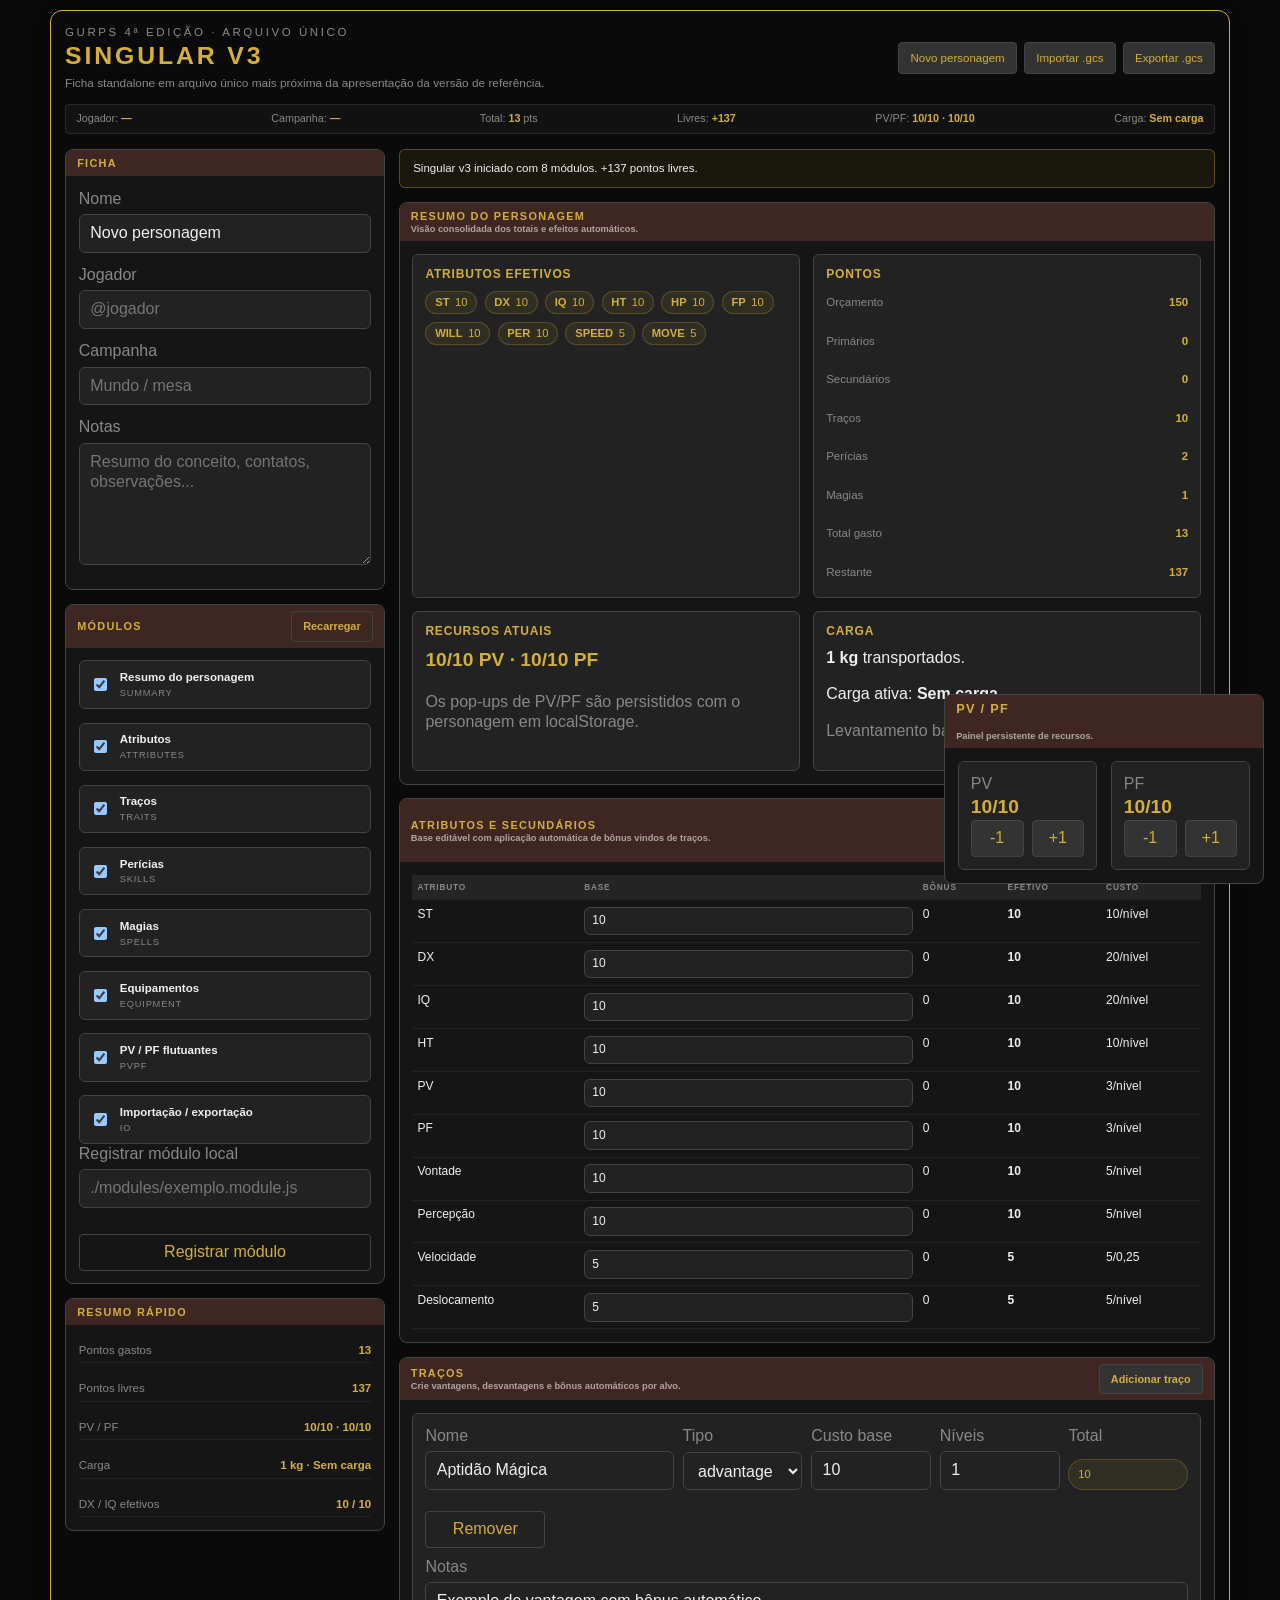
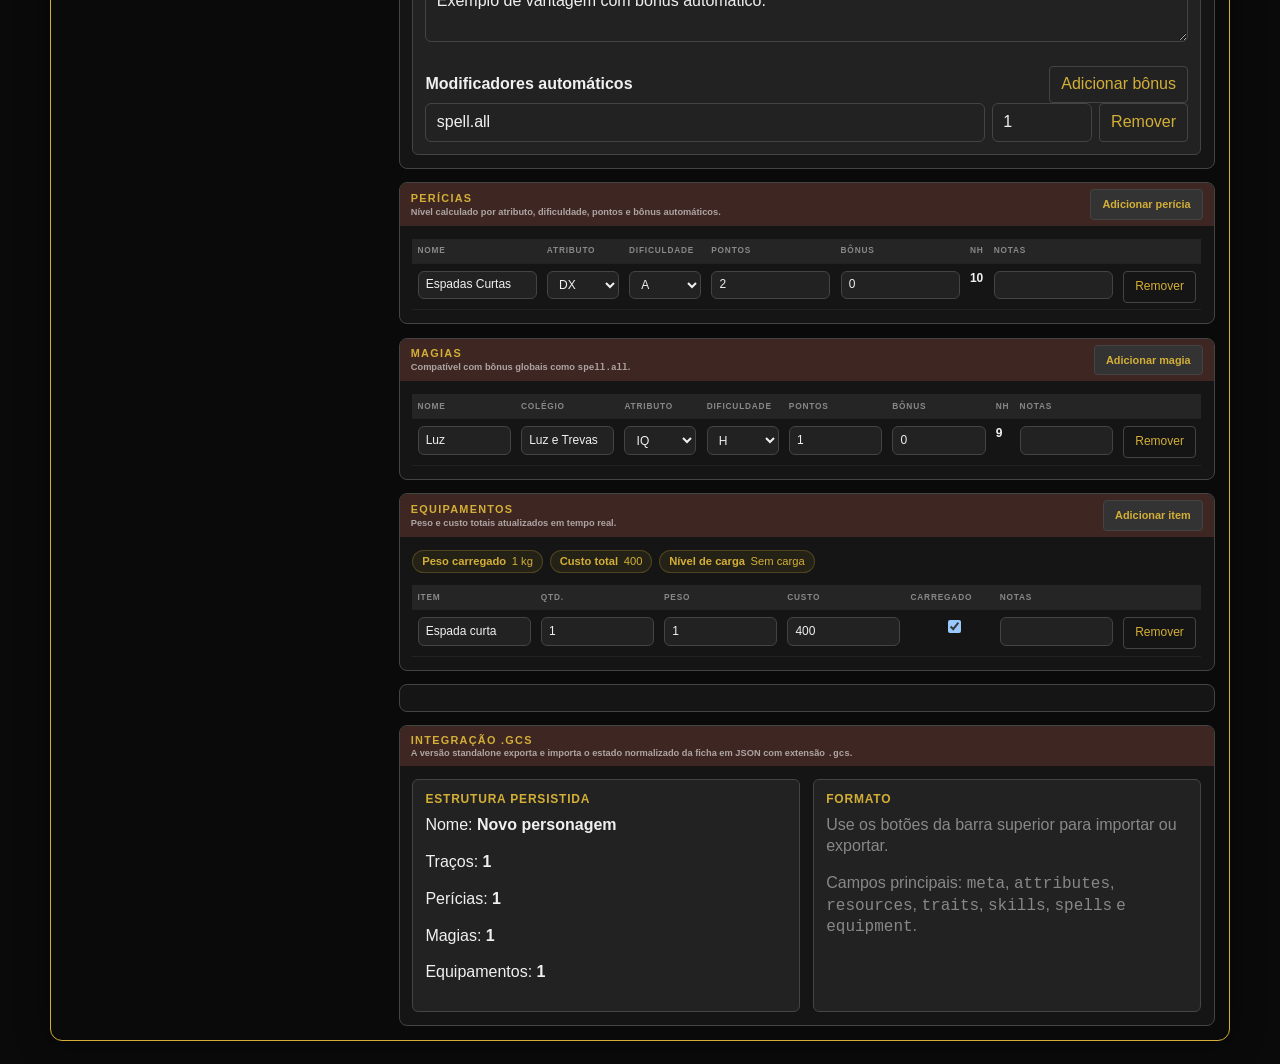
==== commit 8dbcc641: "Changes before error encountered Agent-Logs-Url: https://github.com/BaHalus/Singular-v3/sessions/6bc" ====
--- a/index.html
+++ b/index.html
@@ -1,23 +1,30 @@
 <!DOCTYPE html>
-<html lang="pt-BR">
+<html lang="pt-BR" data-theme="dark">
 <head>
   <meta charset="UTF-8">
   <meta name="viewport" content="width=device-width, initial-scale=1.0">
   <title>Singular v3</title>
   <style>
-:root {
+:root,
+[data-theme="dark"] {
   color-scheme: dark;
-  --bg: #10141f;
-  --surface: #182032;
-  --surface-alt: #1f2940;
-  --surface-soft: #27324d;
-  --text: #eef3ff;
-  --muted: #9dadcf;
-  --accent: #63b3ff;
-  --accent-2: #8ef0ba;
-  --danger: #ff8080;
-  --border: #32415f;
-  --shadow: 0 18px 40px rgba(0, 0, 0, 0.28);
+  --gold: #d4af37;
+  --bg: #0a0a0a;
+  --card: #151515;
+  --accent: #3e2723;
+  --text: #f0f0f0;
+  --grey: #888;
+  --border: #444;
+  --neg: #ff4444;
+  --toolbar-bg: #111;
+  --toolbar-border: #2a2a2a;
+  --input-bg: #222;
+  --btn-bg: #333;
+  --btn-border: #444;
+  --th-bg: #252525;
+  --td-border: #222;
+  --surface-soft: #242424;
+  --shadow: 0 0 30px rgba(0, 0, 0, 0.5);
 }
 
 * { box-sizing: border-box; }
@@ -25,9 +32,12 @@
 body {
   margin: 0;
   min-height: 100vh;
-  font-family: Inter, system-ui, sans-serif;
-  background: linear-gradient(180deg, #0c111a 0%, var(--bg) 100%);
+  padding: 0 10px 24px;
+  font-family: Arial, Helvetica, sans-serif;
+  background: var(--bg);
   color: var(--text);
+  line-height: 1.3;
+  -webkit-tap-highlight-color: transparent;
 }
 
 button,
@@ -38,62 +48,133 @@
 }
 
 button {
-  border: 1px solid var(--border);
-  background: var(--surface-soft);
-  color: var(--text);
-  border-radius: 0.75rem;
-  padding: 0.7rem 1rem;
+  border: 1px solid var(--btn-border);
+  background: var(--btn-bg);
+  color: var(--gold);
+  border-radius: 4px;
+  padding: 0.45rem 0.7rem;
   cursor: pointer;
-}
-
-button:hover { border-color: var(--accent); }
-button.ghost { background: transparent; }
+  transition: 0.15s ease;
+}
+
+button:hover {
+  border-color: var(--gold);
+  background: rgba(212, 175, 55, 0.08);
+}
+
+button.ghost {
+  background: transparent;
+}
 
 input,
 textarea,
 select {
   width: 100%;
-  background: #0f1523;
+  background: var(--input-bg);
   color: var(--text);
   border: 1px solid var(--border);
-  border-radius: 0.7rem;
-  padding: 0.65rem 0.8rem;
-}
-
-textarea { resize: vertical; }
-
-.app-shell {
-  width: min(1400px, 100%);
-  margin: 0 auto;
-  padding: 1.2rem;
+  border-radius: 6px;
+  padding: 0.5rem 0.65rem;
+}
+
+textarea {
+  resize: vertical;
+}
+
+.sheet.app-shell {
+  width: min(1180px, 100%);
+  margin: 10px auto 0;
+  padding: 14px;
+  background: var(--bg);
+  border: 1px solid var(--gold);
+  border-radius: 12px;
+  box-shadow: var(--shadow);
 }
 
 .topbar,
-.layout {
+.layout,
+.sidebar,
+.content,
+.module-host,
+.resource-grid,
+.entry-list,
+.module-list,
+.custom-module-box,
+.quick-summary dl {
   display: grid;
-  gap: 1rem;
+  gap: 0.85rem;
 }
 
 .topbar {
   grid-template-columns: minmax(0, 1fr) auto;
-  align-items: end;
-  margin-bottom: 1rem;
-}
-
-.eyebrow,
+  align-items: center;
+  gap: 0.9rem;
+  margin-bottom: 0.75rem;
+}
+
+.topbar-copy {
+  min-width: 0;
+}
+
+.eyebrow {
+  margin: 0;
+  color: var(--grey);
+  font-size: 0.72rem;
+  text-transform: uppercase;
+  letter-spacing: 0.16rem;
+}
+
+h1,
+h2,
+h3,
+p {
+  margin-top: 0;
+}
+
+h1 {
+  margin-bottom: 0.25rem;
+  color: var(--gold);
+  font-size: 1.55rem;
+  text-transform: uppercase;
+  letter-spacing: 0.18rem;
+  text-align: left;
+}
+
 .subtitle {
   margin: 0;
-  color: var(--muted);
-}
-
-h1, h2, h3, p { margin-top: 0; }
-h1 { margin-bottom: 0.35rem; }
+  color: var(--grey);
+  font-size: 0.74rem;
+}
 
 .toolbar {
   display: flex;
   flex-wrap: wrap;
-  gap: 0.75rem;
+  gap: 0.45rem;
   justify-content: flex-end;
+}
+
+.toolbar button {
+  min-height: 32px;
+  font-size: 0.72rem;
+}
+
+.social-line {
+  display: flex;
+  flex-wrap: wrap;
+  justify-content: space-between;
+  gap: 0.5rem 0.9rem;
+  margin-bottom: 0.95rem;
+  padding: 0.45rem 0.65rem;
+  background: rgba(255, 255, 255, 0.03);
+  border: 1px solid var(--toolbar-border);
+  border-radius: 4px;
+  color: var(--grey);
+  font-size: 0.67rem;
+}
+
+.social-line b {
+  color: var(--gold);
+  font-weight: 700;
 }
 
 .layout {
@@ -101,71 +182,100 @@
   align-items: start;
 }
 
-.sidebar,
-.content,
-.module-host {
-  display: grid;
-  gap: 1rem;
-}
-
 .panel,
 .module-card,
 .floating-card {
-  background: rgba(24, 32, 50, 0.92);
+  background: var(--card);
   border: 1px solid var(--border);
-  border-radius: 1rem;
-  box-shadow: var(--shadow);
+  border-radius: 8px;
+  overflow: hidden;
 }
 
 .panel,
-.module-card__body {
-  padding: 1rem;
-}
-
+.module-card__body,
+.floating-card {
+  padding: 0.8rem;
+}
+
+.panel > h2:first-child,
 .panel-heading,
-.module-header,
-.inline-toolbar,
-.resource-controls {
+.module-header {
   display: flex;
-  gap: 0.75rem;
+  gap: 0.5rem;
+  align-items: center;
   justify-content: space-between;
-  align-items: center;
+  margin: -0.8rem -0.8rem 0.8rem;
+  padding: 0.38rem 0.7rem;
+  background: var(--accent);
+  color: var(--gold);
+  font-weight: 700;
+  text-transform: uppercase;
+  font-size: 0.68rem;
+  letter-spacing: 0.08rem;
+}
+
+.panel > h2:first-child {
+  display: block;
+}
+
+.panel-heading h2,
+.module-header h2 {
+  margin: 0;
+  color: inherit;
+  font-size: inherit;
+}
+
+.module-header .subtitle,
+.panel-heading .subtitle {
+  color: rgba(255, 255, 255, 0.58);
+  font-size: 0.58rem;
+  letter-spacing: 0;
+  text-transform: none;
+}
+
+.module-header .field {
+  margin: 0;
 }
 
 .field {
   display: grid;
-  gap: 0.35rem;
-  margin-bottom: 0.85rem;
+  gap: 0.28rem;
+  margin-bottom: 0.75rem;
 }
 
 .field span,
 .module-item small,
-.hint {
-  color: var(--muted);
-}
-
-.module-list,
-.custom-module-box,
-.quick-summary dl,
-.resource-grid,
-.entry-list {
-  display: grid;
-  gap: 0.75rem;
+.hint,
+dt {
+  color: var(--grey);
 }
 
 .module-item {
   display: flex;
-  gap: 0.75rem;
+  gap: 0.6rem;
   align-items: center;
-  background: var(--surface-alt);
+  background: var(--input-bg);
   border: 1px solid var(--border);
-  border-radius: 0.85rem;
-  padding: 0.75rem;
+  border-radius: 6px;
+  padding: 0.55rem 0.65rem;
+}
+
+.module-item strong {
+  display: block;
+  color: var(--text);
+  font-size: 0.72rem;
+}
+
+.module-item small {
+  display: block;
+  font-size: 0.58rem;
+  margin-top: 0.12rem;
+  text-transform: uppercase;
+  letter-spacing: 0.05rem;
 }
 
 .module-item input {
   width: auto;
-  transform: scale(1.1);
 }
 
 .quick-summary dl,
@@ -177,33 +287,34 @@
   display: flex;
   justify-content: space-between;
   gap: 0.75rem;
-  border-bottom: 1px solid rgba(255,255,255,0.06);
-  padding-bottom: 0.45rem;
+  padding: 0.28rem 0;
+  border-bottom: 1px solid var(--td-border);
+  font-size: 0.72rem;
+}
+
+.quick-summary dd {
+  margin: 0;
+  color: var(--gold);
+  font-weight: 700;
 }
 
 .status-banner {
-  padding: 0.8rem 1rem;
-  border-radius: 0.85rem;
-  border: 1px solid var(--border);
-  background: rgba(99, 179, 255, 0.18);
+  padding: 0.7rem 0.85rem;
+  border-radius: 6px;
+  border: 1px solid rgba(212, 175, 55, 0.35);
+  background: rgba(212, 175, 55, 0.08);
+  color: var(--text);
+  font-size: 0.72rem;
 }
 
 .status-banner[data-type="error"] {
-  background: rgba(255, 128, 128, 0.18);
-  border-color: rgba(255, 128, 128, 0.55);
-}
-
-.module-header {
-  margin-bottom: 0.9rem;
-}
-
-.module-header h2 {
-  margin-bottom: 0.15rem;
+  background: rgba(255, 68, 68, 0.1);
+  border-color: rgba(255, 68, 68, 0.35);
 }
 
 .module-grid {
   display: grid;
-  gap: 0.85rem;
+  gap: 0.8rem;
 }
 
 .module-grid.cols-2 {
@@ -213,31 +324,50 @@
 .table-grid {
   width: 100%;
   border-collapse: collapse;
+  font-size: 0.75rem;
 }
 
 .table-grid th,
 .table-grid td {
   text-align: left;
-  padding: 0.65rem 0.45rem;
-  border-bottom: 1px solid rgba(255,255,255,0.08);
+  padding: 0.42rem 0.32rem;
+  border-bottom: 1px solid var(--td-border);
   vertical-align: top;
+}
+
+.table-grid th {
+  background: var(--th-bg);
+  color: var(--grey);
+  font-size: 0.52rem;
+  text-transform: uppercase;
+  letter-spacing: 0.05rem;
+  white-space: nowrap;
 }
 
 .table-grid input,
 .table-grid select {
   min-width: 72px;
+  padding: 0.34rem 0.45rem;
 }
 
 .entry-card {
-  background: var(--surface-alt);
+  background: var(--input-bg);
   border: 1px solid var(--border);
-  border-radius: 0.9rem;
-  padding: 0.9rem;
+  border-radius: 6px;
+  padding: 0.75rem;
+}
+
+.entry-card h3 {
+  color: var(--gold);
+  font-size: 0.75rem;
+  margin-bottom: 0.5rem;
+  text-transform: uppercase;
+  letter-spacing: 0.05rem;
 }
 
 .entry-card__grid {
   display: grid;
-  gap: 0.65rem;
+  gap: 0.55rem;
   grid-template-columns: repeat(6, minmax(0, 1fr));
 }
 
@@ -251,29 +381,39 @@
 
 .modifier-list {
   display: grid;
-  gap: 0.5rem;
+  gap: 0.45rem;
 }
 
 .modifier-row {
   display: grid;
-  gap: 0.5rem;
+  gap: 0.45rem;
   grid-template-columns: 1.5fr 100px auto;
 }
 
 .stat-pill {
   display: inline-flex;
   align-items: center;
-  gap: 0.4rem;
-  padding: 0.35rem 0.7rem;
+  gap: 0.35rem;
+  padding: 0.22rem 0.55rem;
   border-radius: 999px;
-  background: rgba(99, 179, 255, 0.15);
-  border: 1px solid rgba(99, 179, 255, 0.3);
+  background: rgba(212, 175, 55, 0.08);
+  border: 1px solid rgba(212, 175, 55, 0.24);
+  color: var(--gold);
+  font-size: 0.7rem;
 }
 
 .pill-row {
   display: flex;
   flex-wrap: wrap;
-  gap: 0.6rem;
+  gap: 0.45rem;
+}
+
+.inline-toolbar,
+.resource-controls {
+  display: flex;
+  gap: 0.5rem;
+  justify-content: space-between;
+  align-items: center;
 }
 
 #floating-root {
@@ -287,7 +427,6 @@
 
 .floating-card {
   width: min(320px, calc(100vw - 2rem));
-  padding: 0.9rem;
 }
 
 .resource-grid {
@@ -295,8 +434,9 @@
 }
 
 .resource-value {
-  font-size: 1.4rem;
+  font-size: 1.2rem;
   font-weight: 700;
+  color: var(--gold);
 }
 
 .resource-controls button {
@@ -308,7 +448,7 @@
 }
 
 .danger {
-  color: var(--danger);
+  color: var(--neg);
 }
 
 @media (max-width: 980px) {
@@ -332,17 +472,22 @@
   .entry-card__grid .full {
     grid-column: auto;
   }
+
+  .social-line {
+    flex-direction: column;
+    align-items: flex-start;
+  }
 }
 
   </style>
 </head>
 <body>
-  <div class="app-shell">
+  <div class="sheet app-shell">
     <header class="topbar">
-      <div>
-        <p class="eyebrow">HTML standalone único</p>
+      <div class="topbar-copy">
+        <p class="eyebrow">GURPS 4ª edição · arquivo único</p>
         <h1>Singular v3</h1>
-        <p class="subtitle">Editor interativo de personagens GURPS em arquivo único.</p>
+        <p class="subtitle">Ficha standalone em arquivo único mais próxima da apresentação da versão de referência.</p>
       </div>
       <div class="toolbar">
         <button id="new-character-btn" type="button">Novo personagem</button>
@@ -351,6 +496,8 @@
         <input id="gcs-file-input" type="file" accept=".gcs,.json" hidden>
       </div>
     </header>
+
+    <div id="social-summary" class="social-line"></div>
 
     <div class="layout">
       <aside class="sidebar">
@@ -966,6 +1113,17 @@
     </dl>
   `;
   }
+  function renderSocialSummary(container, state) {
+    const derived = calculateDerived(state);
+    container.innerHTML = `
+    <span>Jogador: <b>${escapeHtml(state.meta.player || "\u2014")}</b></span>
+    <span>Campanha: <b>${escapeHtml(state.meta.campaign || "\u2014")}</b></span>
+    <span>Total: <b>${derived.points.spent}</b> pts</span>
+    <span>Livres: <b class="${derived.points.unspent < 0 ? "danger" : ""}">${formatSigned(derived.points.unspent)}</b></span>
+    <span>PV/PF: <b>${state.resources.hpCurrent}/${derived.points.hpMax} \xB7 ${state.resources.fpCurrent}/${derived.points.fpMax}</b></span>
+    <span>Carga: <b>${derived.encumbrance.active.name}</b></span>
+  `;
+  }
   function bindMetaFields(store) {
     const ids = ["name", "player", "campaign", "notes"];
     ids.forEach((key) => {
@@ -989,6 +1147,7 @@
     const floatingRoot = document.getElementById("floating-root");
     const notify = createNotifier(document.getElementById("status-banner"));
     const quickSummary = document.getElementById("quick-summary");
+    const socialSummary = document.getElementById("social-summary");
     const moduleList = document.getElementById("module-list");
     const persistedCustomModules = loadCustomModules();
     const allRegistry = [...registry, ...persistedCustomModules];
@@ -1092,9 +1251,11 @@
     store.subscribe((state) => {
       syncMeta(state);
       renderQuickSummary(quickSummary, state);
+      renderSocialSummary(socialSummary, state);
     });
     syncMeta(store.getState());
     renderQuickSummary(quickSummary, store.getState());
+    renderSocialSummary(socialSummary, store.getState());
     const defaults = loader.list().filter((item) => item.defaultActive !== false).map((item) => item.id);
     const preferred = loadStoredModulePrefs(defaults).filter((id) => loader.list().some((item) => item.id === id));
     const initial = preferred.length ? preferred : defaults;
